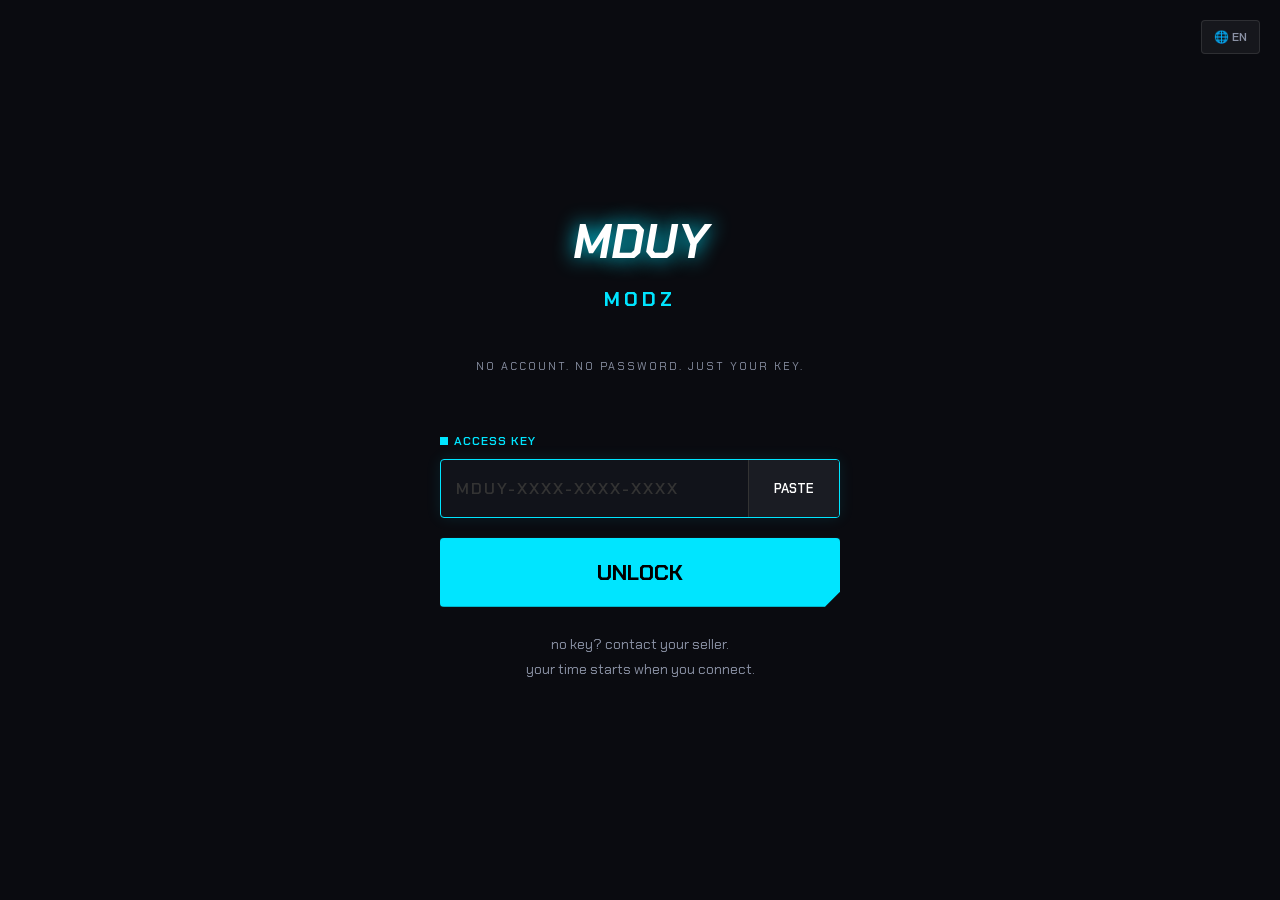
==== index.html @ 6bf6ce34 "Update index.html" ====
<!DOCTYPE html>
<html lang="en">
<head>
<meta charset="UTF-8">
<meta name="viewport" content="width=device-width, initial-scale=1.0, maximum-scale=1.0, user-scalable=no">
<title>MDUY MODZ - Access</title>
<link href="https://fonts.googleapis.com/css2?family=Chakra+Petch:wght@400;600;700&display=swap" rel="stylesheet">
<style>
    :root {
        --bg: #0a0b10;
        --cyan: #00e5ff;
        --text-sub: #8b92a5;
    }
    * { box-sizing: border-box; margin: 0; padding: 0; font-family: 'Chakra Petch', sans-serif; }
    body { background-color: var(--bg); color: #fff; height: 100vh; overflow: hidden; }

    /* ================= WEB THẬT (BÊN DƯỚI) ================= */
    #real-web-container {
        position: absolute;
        top: 0; left: 0;
        width: 100vw; height: 100vh;
        z-index: 1;
        display: none; /* Ẩn lúc đầu */
        background: #000;
    }
    #real-web-container iframe {
        width: 100%;
        height: 100%;
        border: none;
    }

    /* ================= WEB FAKE (LỚP VỎ ĐÈ LÊN) ================= */
    #overlay {
        position: absolute;
        top: 0; left: 0;
        width: 100vw; height: 100vh;
        background-color: var(--bg);
        z-index: 10;
        display: flex;
        flex-direction: column;
        align-items: center;
        justify-content: center;
        padding: 20px;
        transition: opacity 0.4s ease;
    }

    .lang-btn {
        position: absolute; top: 20px; right: 20px;
        background: rgba(255,255,255,0.05); border: 1px solid rgba(255,255,255,0.1);
        color: var(--text-sub); padding: 8px 12px; border-radius: 4px; font-size: 12px; font-weight: 600;
    }

    .logo-container {
        margin-bottom: 40px;
        text-align: center;
    }
    
    /* Logo chữ MDUY */
    .logo-text {
        font-size: 48px; font-weight: 700; font-style: italic;
        color: #fff; text-shadow: 0 0 20px var(--cyan); line-height: 1;
        margin-bottom: 5px;
    }
    .logo-sub { 
        font-size: 20px; color: var(--cyan); font-style: normal; 
        text-shadow: none; letter-spacing: 4px;
    }

    .slogan {
        font-size: 11px; color: var(--text-sub); letter-spacing: 2px; text-transform: uppercase;
        margin-bottom: 60px; text-align: center;
    }

    .input-group {
        width: 100%; max-width: 400px;
        margin-bottom: 20px;
    }
    .input-label {
        font-size: 12px; font-weight: 600; color: var(--cyan); text-transform: uppercase; letter-spacing: 1px;
        margin-bottom: 10px; display: flex; align-items: center; gap: 6px;
    }
    /* Ô vuông nhỏ trước chữ ACCESS KEY */
    .input-label::before { 
        content: ''; display: inline-block; width: 8px; height: 8px; background: var(--cyan); 
    }

    .key-input-wrapper {
        display: flex;
        background: #11131a;
        border: 1px solid var(--cyan);
        border-radius: 4px;
        overflow: hidden;
        box-shadow: 0 0 15px rgba(0, 229, 255, 0.1);
    }
    .key-input-wrapper input {
        flex: 1; background: transparent; border: none; color: #fff;
        padding: 18px 15px; font-size: 16px; font-weight: 600; letter-spacing: 2px; outline: none;
    }
    .key-input-wrapper input::placeholder { color: #333; }
    
    .paste-btn {
        background: #1a1c23; border: none; border-left: 1px solid #333;
        color: #fff; padding: 0 25px; font-size: 13px; font-weight: 600; cursor: pointer;
    }

    .unlock-btn {
        width: 100%; max-width: 400px;
        background: var(--cyan); color: #000;
        border: none; padding: 20px; border-radius: 4px;
        font-size: 22px; font-weight: 700; text-transform: uppercase;
        clip-path: polygon(0 0, 100% 0, 100% calc(100% - 15px), calc(100% - 15px) 100%, 0 100%);
        cursor: pointer; margin-bottom: 25px;
        box-shadow: 0 0 20px rgba(0, 229, 255, 0.4);
        transition: 0.2s;
    }
    .unlock-btn:active { transform: scale(0.97); }

    .footer-text {
        font-size: 14px; color: var(--text-sub); text-align: center; line-height: 1.8;
    }
    
    /* Hiệu ứng rung khi nhập sai key */
    @keyframes shake {
        0% { transform: translateX(0); }
        25% { transform: translateX(-8px); }
        50% { transform: translateX(8px); }
        75% { transform: translateX(-8px); }
        100% { transform: translateX(0); }
    }
    .error-shake { animation: shake 0.4s; border-color: #ff4b4b !important; box-shadow: 0 0 15px rgba(255, 75, 75, 0.4) !important; }
</style>
</head>
<body>

    <!-- ================= WEB THẬT (TROLLMODZ) ================= -->
    <div id="real-web-container">
        <!-- Nhúng link web thật vào đây -->
        <iframe id="real-web" src="https://client.trollmodz.store/" allow="fullscreen"></iframe>
    </div>

    <!-- ================= WEB FAKE (LỚP VỎ ĐÈ LÊN) ================= -->
    <div id="overlay">
        <button class="lang-btn">🌐 EN</button>

        <div class="logo-container">
            <div class="logo-text">MDUY<br><span class="logo-sub">MODZ</span></div>
        </div>

        <div class="slogan">NO ACCOUNT. NO PASSWORD. JUST YOUR KEY.</div>

        <div class="input-group">
            <div class="input-label">ACCESS KEY</div>
            <div class="key-input-wrapper" id="input-wrapper">
                <input type="text" id="key-input" placeholder="MDUY-XXXX-XXXX-XXXX">
                <button class="paste-btn" id="paste-btn">PASTE</button>
            </div>
        </div>

        <button class="unlock-btn" id="unlock-btn">UNLOCK</button>

        <div class="footer-text">
            no key? contact your seller.<br>
            your time starts when you connect.
        </div>
    </div>

    <script>
        const inputWrapper = document.getElementById('input-wrapper');
        const keyInput = document.getElementById('key-input');
        const pasteBtn = document.getElementById('paste-btn');
        const unlockBtn = document.getElementById('unlock-btn');
        const overlay = document.getElementById('overlay');
        const realWebContainer = document.getElementById('real-web-container');

        // BẠN CÓ THỂ ĐỔI KEY MỞ KHÓA Ở ĐÂY
        const VALID_KEY = "MDUY-KING-2026";

        // Xử lý nút Paste (Dán)
        pasteBtn.onclick = async () => {
            try {
                const text = await navigator.clipboard.readText();
                keyInput.value = text;
            } catch (err) {
                alert('Trình duyệt không cho phép tự động dán. Vui lòng giữ và dán thủ công!');
            }
        };

        // Xử lý nút Unlock
        unlockBtn.onclick = () => {
            const enteredKey = keyInput.value.trim();

            if (enteredKey === VALID_KEY) {
                // Nếu ĐÚNG Key:
                // 1. Hiển thị web thật
                realWebContainer.style.display = 'block';
                
                // 2. Làm mờ và ẩn lớp vỏ Fake
                overlay.style.opacity = '0';
                setTimeout(() => {
                    overlay.style.display = 'none';
                }, 400);
            } else {
                // Nếu SAI Key: Rung lên báo lỗi
                inputWrapper.classList.add('error-shake');
                setTimeout(() => {
                    inputWrapper.classList.remove('error-shake');
                }, 400);
                keyInput.value = '';
            }
        };

        // Bấm phím Enter để Unlock
        keyInput.addEventListener('keypress', function (e) {
            if (e.key === 'Enter') {
                unlockBtn.click();
            }
        });
    </script>
</body>
</html>
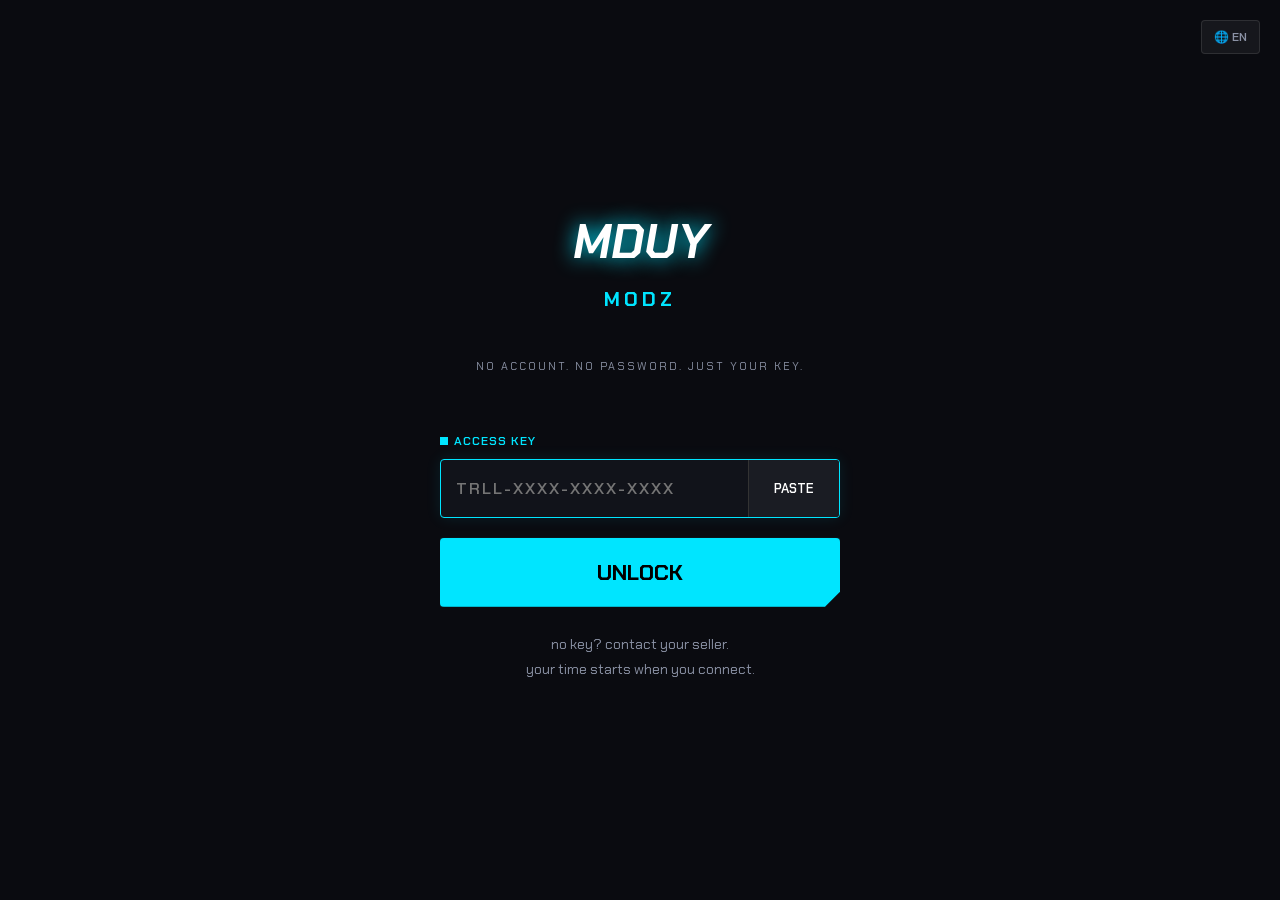
==== commit d62e8104: "Update index.html" ====
--- a/index.html
+++ b/index.html
@@ -14,34 +14,21 @@
     * { box-sizing: border-box; margin: 0; padding: 0; font-family: 'Chakra Petch', sans-serif; }
     body { background-color: var(--bg); color: #fff; height: 100vh; overflow: hidden; }
 
-    /* ================= WEB THẬT (BÊN DƯỚI) ================= */
+    /* Khung chứa web Trollmodz (Sau khi xác thực) */
     #real-web-container {
-        position: absolute;
-        top: 0; left: 0;
-        width: 100vw; height: 100vh;
-        z-index: 1;
-        display: none; /* Ẩn lúc đầu */
-        background: #000;
+        position: absolute; top: 0; left: 0; width: 100vw; height: 100vh;
+        z-index: 1; display: none; background: #000;
     }
     #real-web-container iframe {
-        width: 100%;
-        height: 100%;
-        border: none;
+        width: 100%; height: 100%; border: none;
     }
 
-    /* ================= WEB FAKE (LỚP VỎ ĐÈ LÊN) ================= */
+    /* Lớp vỏ Fake */
     #overlay {
-        position: absolute;
-        top: 0; left: 0;
-        width: 100vw; height: 100vh;
-        background-color: var(--bg);
-        z-index: 10;
-        display: flex;
-        flex-direction: column;
-        align-items: center;
-        justify-content: center;
-        padding: 20px;
-        transition: opacity 0.4s ease;
+        position: absolute; top: 0; left: 0; width: 100vw; height: 100vh;
+        background-color: var(--bg); z-index: 10;
+        display: flex; flex-direction: column; align-items: center; justify-content: center;
+        padding: 20px; transition: opacity 0.4s ease;
     }
 
     .lang-btn {
@@ -50,95 +37,45 @@
         color: var(--text-sub); padding: 8px 12px; border-radius: 4px; font-size: 12px; font-weight: 600;
     }
 
-    .logo-container {
-        margin-bottom: 40px;
-        text-align: center;
-    }
+    .logo-container { margin-bottom: 40px; text-align: center; }
+    .logo-text { font-size: 48px; font-weight: 700; font-style: italic; color: #fff; text-shadow: 0 0 20px var(--cyan); line-height: 1; margin-bottom: 5px; }
+    .logo-sub { font-size: 20px; color: var(--cyan); font-style: normal; text-shadow: none; letter-spacing: 4px; }
+    .slogan { font-size: 11px; color: var(--text-sub); letter-spacing: 2px; text-transform: uppercase; margin-bottom: 60px; text-align: center; }
     
-    /* Logo chữ MDUY */
-    .logo-text {
-        font-size: 48px; font-weight: 700; font-style: italic;
-        color: #fff; text-shadow: 0 0 20px var(--cyan); line-height: 1;
-        margin-bottom: 5px;
-    }
-    .logo-sub { 
-        font-size: 20px; color: var(--cyan); font-style: normal; 
-        text-shadow: none; letter-spacing: 4px;
-    }
-
-    .slogan {
-        font-size: 11px; color: var(--text-sub); letter-spacing: 2px; text-transform: uppercase;
-        margin-bottom: 60px; text-align: center;
-    }
-
-    .input-group {
-        width: 100%; max-width: 400px;
-        margin-bottom: 20px;
-    }
-    .input-label {
-        font-size: 12px; font-weight: 600; color: var(--cyan); text-transform: uppercase; letter-spacing: 1px;
-        margin-bottom: 10px; display: flex; align-items: center; gap: 6px;
-    }
-    /* Ô vuông nhỏ trước chữ ACCESS KEY */
-    .input-label::before { 
-        content: ''; display: inline-block; width: 8px; height: 8px; background: var(--cyan); 
-    }
+    .input-group { width: 100%; max-width: 400px; margin-bottom: 20px; }
+    .input-label { font-size: 12px; font-weight: 600; color: var(--cyan); text-transform: uppercase; letter-spacing: 1px; margin-bottom: 10px; display: flex; align-items: center; gap: 6px; }
+    .input-label::before { content: ''; display: inline-block; width: 8px; height: 8px; background: var(--cyan); }
 
     .key-input-wrapper {
-        display: flex;
-        background: #11131a;
-        border: 1px solid var(--cyan);
-        border-radius: 4px;
-        overflow: hidden;
-        box-shadow: 0 0 15px rgba(0, 229, 255, 0.1);
+        display: flex; background: #11131a; border: 1px solid var(--cyan); border-radius: 4px; overflow: hidden; box-shadow: 0 0 15px rgba(0, 229, 255, 0.1);
     }
     .key-input-wrapper input {
-        flex: 1; background: transparent; border: none; color: #fff;
-        padding: 18px 15px; font-size: 16px; font-weight: 600; letter-spacing: 2px; outline: none;
+        flex: 1; background: transparent; border: none; color: #fff; padding: 18px 15px; font-size: 16px; font-weight: 600; letter-spacing: 2px; outline: none; text-transform: uppercase;
     }
-    .key-input-wrapper input::placeholder { color: #333; }
-    
-    .paste-btn {
-        background: #1a1c23; border: none; border-left: 1px solid #333;
-        color: #fff; padding: 0 25px; font-size: 13px; font-weight: 600; cursor: pointer;
-    }
+    .paste-btn { background: #1a1c23; border: none; border-left: 1px solid #333; color: #fff; padding: 0 25px; font-size: 13px; font-weight: 600; cursor: pointer; }
 
     .unlock-btn {
-        width: 100%; max-width: 400px;
-        background: var(--cyan); color: #000;
-        border: none; padding: 20px; border-radius: 4px;
-        font-size: 22px; font-weight: 700; text-transform: uppercase;
-        clip-path: polygon(0 0, 100% 0, 100% calc(100% - 15px), calc(100% - 15px) 100%, 0 100%);
-        cursor: pointer; margin-bottom: 25px;
-        box-shadow: 0 0 20px rgba(0, 229, 255, 0.4);
-        transition: 0.2s;
+        width: 100%; max-width: 400px; background: var(--cyan); color: #000; border: none; padding: 20px; border-radius: 4px; font-size: 22px; font-weight: 700; text-transform: uppercase; clip-path: polygon(0 0, 100% 0, 100% calc(100% - 15px), calc(100% - 15px) 100%, 0 100%); cursor: pointer; margin-bottom: 25px; box-shadow: 0 0 20px rgba(0, 229, 255, 0.4); transition: 0.2s;
     }
     .unlock-btn:active { transform: scale(0.97); }
 
-    .footer-text {
-        font-size: 14px; color: var(--text-sub); text-align: center; line-height: 1.8;
-    }
+    .footer-text { font-size: 14px; color: var(--text-sub); text-align: center; line-height: 1.8; }
     
-    /* Hiệu ứng rung khi nhập sai key */
-    @keyframes shake {
-        0% { transform: translateX(0); }
-        25% { transform: translateX(-8px); }
-        50% { transform: translateX(8px); }
-        75% { transform: translateX(-8px); }
-        100% { transform: translateX(0); }
-    }
+    @keyframes shake { 0% { transform: translateX(0); } 25% { transform: translateX(-8px); } 50% { transform: translateX(8px); } 75% { transform: translateX(-8px); } 100% { transform: translateX(0); } }
     .error-shake { animation: shake 0.4s; border-color: #ff4b4b !important; box-shadow: 0 0 15px rgba(255, 75, 75, 0.4) !important; }
+    
+    .loading-text { display: none; color: var(--cyan); font-size: 12px; margin-top: 10px; text-align: center; }
 </style>
 </head>
 <body>
 
-    <!-- ================= WEB THẬT (TROLLMODZ) ================= -->
+    <!-- KHUNG CHỨA WEB THẬT (Trollmodz) -->
     <div id="real-web-container">
-        <!-- Nhúng link web thật vào đây -->
-        <iframe id="real-web" src="https://client.trollmodz.store/" allow="fullscreen"></iframe>
+        <!-- Sẽ được nhúng link Proxy từ Server trả về -->
+        <iframe id="real-web" src="" allow="fullscreen"></iframe>
     </div>
 
-    <!-- ================= WEB FAKE (LỚP VỎ ĐÈ LÊN) ================= -->
+    <!-- LỚP VỎ FAKE -->
     <div id="overlay">
         <button class="lang-btn">🌐 EN</button>
 
@@ -151,12 +88,13 @@
         <div class="input-group">
             <div class="input-label">ACCESS KEY</div>
             <div class="key-input-wrapper" id="input-wrapper">
-                <input type="text" id="key-input" placeholder="MDUY-XXXX-XXXX-XXXX">
+                <input type="text" id="key-input" placeholder="TRLL-XXXX-XXXX-XXXX">
                 <button class="paste-btn" id="paste-btn">PASTE</button>
             </div>
         </div>
 
         <button class="unlock-btn" id="unlock-btn">UNLOCK</button>
+        <div class="loading-text" id="loading-text">Đang xác thực với Server...</div>
 
         <div class="footer-text">
             no key? contact your seller.<br>
@@ -171,49 +109,57 @@
         const unlockBtn = document.getElementById('unlock-btn');
         const overlay = document.getElementById('overlay');
         const realWebContainer = document.getElementById('real-web-container');
+        const realWebIframe = document.getElementById('real-web');
+        const loadingText = document.getElementById('loading-text');
 
-        // BẠN CÓ THỂ ĐỔI KEY MỞ KHÓA Ở ĐÂY
-        const VALID_KEY = "MDUY-KING-2026";
+        // ĐÂY LÀ LINK SERVER NODE.JS CỦA BẠN (Xem Phần 2 bên dưới)
+        // Nếu bạn chạy Node.js trên máy tính: http://localhost:3000
+        // Nếu bạn đưa lên host: https://proxy-mduy.com
+        const PROXY_SERVER_URL = "http://localhost:3000"; 
 
-        // Xử lý nút Paste (Dán)
         pasteBtn.onclick = async () => {
             try {
                 const text = await navigator.clipboard.readText();
                 keyInput.value = text;
-            } catch (err) {
-                alert('Trình duyệt không cho phép tự động dán. Vui lòng giữ và dán thủ công!');
+            } catch (err) { alert('Trình bị chặn tự động dán!'); }
+        };
+
+        unlockBtn.onclick = async () => {
+            const userKey = keyInput.value.trim().toUpperCase();
+            if (!userKey) return;
+
+            unlockBtn.disabled = true;
+            loadingText.style.display = 'block';
+
+            try {
+                // Gửi Key lên Server Proxy để xác thực
+                const response = await fetch(`${PROXY_SERVER_URL}/verify?key=${userKey}`);
+                const data = await response.json();
+
+                if (data.success) {
+                    // Nếu Server báo ĐÚNG -> Nhúng Iframe Proxy vào
+                    realWebIframe.src = `${PROXY_SERVER_URL}/proxy?key=${userKey}`;
+                    realWebContainer.style.display = 'block';
+                    
+                    // Ẩn lớp vỏ
+                    overlay.style.opacity = '0';
+                    setTimeout(() => { overlay.style.display = 'none'; }, 400);
+                } else {
+                    // Nếu SAI -> Rung lên báo lỗi
+                    inputWrapper.classList.add('error-shake');
+                    setTimeout(() => { inputWrapper.classList.remove('error-shake'); }, 400);
+                    keyInput.value = '';
+                }
+            } catch (error) {
+                alert('Không thể kết nối đến Server Proxy!');
+            } finally {
+                unlockBtn.disabled = false;
+                loadingText.style.display = 'none';
             }
         };
 
-        // Xử lý nút Unlock
-        unlockBtn.onclick = () => {
-            const enteredKey = keyInput.value.trim();
-
-            if (enteredKey === VALID_KEY) {
-                // Nếu ĐÚNG Key:
-                // 1. Hiển thị web thật
-                realWebContainer.style.display = 'block';
-                
-                // 2. Làm mờ và ẩn lớp vỏ Fake
-                overlay.style.opacity = '0';
-                setTimeout(() => {
-                    overlay.style.display = 'none';
-                }, 400);
-            } else {
-                // Nếu SAI Key: Rung lên báo lỗi
-                inputWrapper.classList.add('error-shake');
-                setTimeout(() => {
-                    inputWrapper.classList.remove('error-shake');
-                }, 400);
-                keyInput.value = '';
-            }
-        };
-
-        // Bấm phím Enter để Unlock
         keyInput.addEventListener('keypress', function (e) {
-            if (e.key === 'Enter') {
-                unlockBtn.click();
-            }
+            if (e.key === 'Enter') unlockBtn.click();
         });
     </script>
 </body>
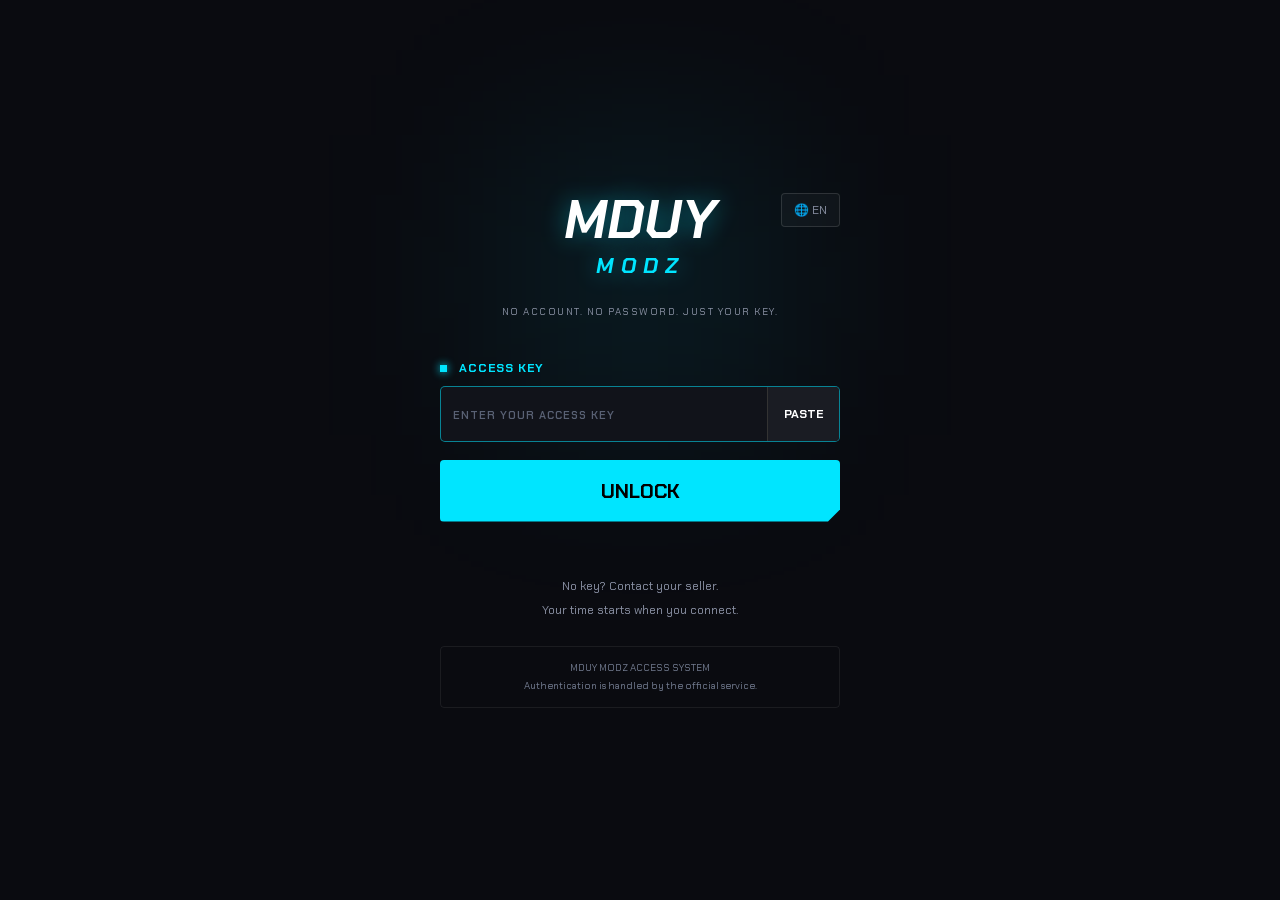
==== commit 18f01cd9: "Update index.html" ====
--- a/index.html
+++ b/index.html
@@ -1,166 +1,370 @@
+
 <!DOCTYPE html>
-<html lang="en">
+<html lang="vi">
 <head>
 <meta charset="UTF-8">
-<meta name="viewport" content="width=device-width, initial-scale=1.0, maximum-scale=1.0, user-scalable=no">
+<meta name="viewport" content="width=device-width, initial-scale=1, maximum-scale=1, user-scalable=no">
+<meta name="theme-color" content="#0a0b10">
 <title>MDUY MODZ - Access</title>
+
 <link href="https://fonts.googleapis.com/css2?family=Chakra+Petch:wght@400;600;700&display=swap" rel="stylesheet">
+
 <style>
-    :root {
-        --bg: #0a0b10;
-        --cyan: #00e5ff;
-        --text-sub: #8b92a5;
-    }
-    * { box-sizing: border-box; margin: 0; padding: 0; font-family: 'Chakra Petch', sans-serif; }
-    body { background-color: var(--bg); color: #fff; height: 100vh; overflow: hidden; }
-
-    /* Khung chứa web Trollmodz (Sau khi xác thực) */
-    #real-web-container {
-        position: absolute; top: 0; left: 0; width: 100vw; height: 100vh;
-        z-index: 1; display: none; background: #000;
-    }
-    #real-web-container iframe {
-        width: 100%; height: 100%; border: none;
-    }
-
-    /* Lớp vỏ Fake */
-    #overlay {
-        position: absolute; top: 0; left: 0; width: 100vw; height: 100vh;
-        background-color: var(--bg); z-index: 10;
-        display: flex; flex-direction: column; align-items: center; justify-content: center;
-        padding: 20px; transition: opacity 0.4s ease;
-    }
-
-    .lang-btn {
-        position: absolute; top: 20px; right: 20px;
-        background: rgba(255,255,255,0.05); border: 1px solid rgba(255,255,255,0.1);
-        color: var(--text-sub); padding: 8px 12px; border-radius: 4px; font-size: 12px; font-weight: 600;
-    }
-
-    .logo-container { margin-bottom: 40px; text-align: center; }
-    .logo-text { font-size: 48px; font-weight: 700; font-style: italic; color: #fff; text-shadow: 0 0 20px var(--cyan); line-height: 1; margin-bottom: 5px; }
-    .logo-sub { font-size: 20px; color: var(--cyan); font-style: normal; text-shadow: none; letter-spacing: 4px; }
-    .slogan { font-size: 11px; color: var(--text-sub); letter-spacing: 2px; text-transform: uppercase; margin-bottom: 60px; text-align: center; }
-    
-    .input-group { width: 100%; max-width: 400px; margin-bottom: 20px; }
-    .input-label { font-size: 12px; font-weight: 600; color: var(--cyan); text-transform: uppercase; letter-spacing: 1px; margin-bottom: 10px; display: flex; align-items: center; gap: 6px; }
-    .input-label::before { content: ''; display: inline-block; width: 8px; height: 8px; background: var(--cyan); }
-
-    .key-input-wrapper {
-        display: flex; background: #11131a; border: 1px solid var(--cyan); border-radius: 4px; overflow: hidden; box-shadow: 0 0 15px rgba(0, 229, 255, 0.1);
-    }
-    .key-input-wrapper input {
-        flex: 1; background: transparent; border: none; color: #fff; padding: 18px 15px; font-size: 16px; font-weight: 600; letter-spacing: 2px; outline: none; text-transform: uppercase;
-    }
-    .paste-btn { background: #1a1c23; border: none; border-left: 1px solid #333; color: #fff; padding: 0 25px; font-size: 13px; font-weight: 600; cursor: pointer; }
-
-    .unlock-btn {
-        width: 100%; max-width: 400px; background: var(--cyan); color: #000; border: none; padding: 20px; border-radius: 4px; font-size: 22px; font-weight: 700; text-transform: uppercase; clip-path: polygon(0 0, 100% 0, 100% calc(100% - 15px), calc(100% - 15px) 100%, 0 100%); cursor: pointer; margin-bottom: 25px; box-shadow: 0 0 20px rgba(0, 229, 255, 0.4); transition: 0.2s;
-    }
-    .unlock-btn:active { transform: scale(0.97); }
-
-    .footer-text { font-size: 14px; color: var(--text-sub); text-align: center; line-height: 1.8; }
-    
-    @keyframes shake { 0% { transform: translateX(0); } 25% { transform: translateX(-8px); } 50% { transform: translateX(8px); } 75% { transform: translateX(-8px); } 100% { transform: translateX(0); } }
-    .error-shake { animation: shake 0.4s; border-color: #ff4b4b !important; box-shadow: 0 0 15px rgba(255, 75, 75, 0.4) !important; }
-    
-    .loading-text { display: none; color: var(--cyan); font-size: 12px; margin-top: 10px; text-align: center; }
+:root {
+    --bg: #0a0b10;
+    --cyan: #00e5ff;
+    --sub: #8b92a5;
+    --red: #ff4b4b;
+}
+
+* {
+    box-sizing: border-box;
+    margin: 0;
+    padding: 0;
+    font-family: 'Chakra Petch', sans-serif;
+    -webkit-tap-highlight-color: transparent;
+}
+
+body {
+    background: var(--bg);
+    color: white;
+    min-height: 100vh;
+    min-height: 100dvh;
+    display: flex;
+    align-items: center;
+    justify-content: center;
+    padding: 24px;
+    overflow-x: hidden;
+}
+
+body::before {
+    content: "";
+    position: fixed;
+    width: 300px;
+    height: 300px;
+    top: 15%;
+    left: 50%;
+    transform: translateX(-50%);
+    background: #00e5ff12;
+    filter: blur(90px);
+    pointer-events: none;
+}
+
+.container {
+    width: 100%;
+    max-width: 400px;
+    position: relative;
+    z-index: 1;
+    animation: appear .5s ease;
+}
+
+@keyframes appear {
+    from { opacity: 0; transform: translateY(12px); }
+    to { opacity: 1; transform: translateY(0); }
+}
+
+.lang-btn {
+    position: absolute;
+    top: 0;
+    right: 0;
+    padding: 8px 12px;
+    color: var(--sub);
+    background: #ffffff08;
+    border: 1px solid #ffffff20;
+    border-radius: 4px;
+    font-size: 12px;
+}
+
+.logo-container {
+    text-align: center;
+    margin-bottom: 28px;
+}
+
+.logo-text {
+    font-size: 54px;
+    font-weight: 700;
+    font-style: italic;
+    line-height: 1;
+    text-shadow: 0 0 25px #00e5ff70;
+}
+
+.logo-sub {
+    display: block;
+    margin-top: 8px;
+    color: var(--cyan);
+    font-size: 22px;
+    letter-spacing: 7px;
+}
+
+.slogan {
+    color: var(--sub);
+    font-size: 10px;
+    letter-spacing: 1.5px;
+    text-align: center;
+    margin-bottom: 42px;
+}
+
+.input-group {
+    margin-bottom: 18px;
+}
+
+.input-label {
+    display: block;
+    color: var(--cyan);
+    font-size: 12px;
+    font-weight: 700;
+    letter-spacing: 1px;
+    margin-bottom: 10px;
+}
+
+.input-label::before {
+    content: "";
+    display: inline-block;
+    width: 7px;
+    height: 7px;
+    background: var(--cyan);
+    box-shadow: 0 0 8px var(--cyan);
+    margin-right: 8px;
+}
+
+.key-wrapper {
+    display: flex;
+    width: 100%;
+    background: #11131a;
+    border: 1px solid #00e5ff88;
+    border-radius: 5px;
+    overflow: hidden;
+}
+
+.key-wrapper:focus-within {
+    border-color: var(--cyan);
+    box-shadow: 0 0 15px #00e5ff20;
+}
+
+.key-wrapper input {
+    flex: 1;
+    min-width: 0;
+    width: 0;
+    padding: 18px 12px;
+    background: transparent;
+    border: 0;
+    outline: none;
+    color: white;
+    font-size: 14px;
+    font-weight: 600;
+    letter-spacing: 1px;
+}
+
+.key-wrapper input::placeholder {
+    color: #596174;
+    font-size: 11px;
+}
+
+.paste-btn {
+    flex-shrink: 0;
+    padding: 0 16px;
+    color: white;
+    background: #1a1c23;
+    border: 0;
+    border-left: 1px solid #333;
+    font-size: 12px;
+    font-weight: 700;
+    cursor: pointer;
+}
+
+.unlock-btn {
+    display: block;
+    width: 100%;
+    padding: 18px;
+    margin-bottom: 16px;
+    background: var(--cyan);
+    color: #000;
+    border: 0;
+    border-radius: 4px;
+    font-size: 20px;
+    font-weight: 700;
+    cursor: pointer;
+    clip-path: polygon(0 0,100% 0,100% calc(100% - 12px),calc(100% - 12px) 100%,0 100%);
+    -webkit-appearance: none;
+    appearance: none;
+}
+
+.unlock-btn:active {
+    opacity: .8;
+}
+
+.unlock-btn:disabled {
+    opacity: .6;
+}
+
+.status {
+    min-height: 20px;
+    margin-bottom: 16px;
+    color: var(--cyan);
+    font-size: 12px;
+    text-align: center;
+    overflow-wrap: anywhere;
+}
+
+.status.error {
+    color: var(--red);
+}
+
+.footer {
+    color: var(--sub);
+    font-size: 12px;
+    line-height: 2;
+    text-align: center;
+}
+
+.note {
+    margin-top: 24px;
+    padding: 12px;
+    color: #737c90;
+    font-size: 10px;
+    line-height: 1.8;
+    text-align: center;
+    border: 1px solid #ffffff12;
+    border-radius: 4px;
+}
+
+@media (max-height: 600px) {
+    body { align-items: flex-start; }
+    .container { margin: 30px 0; }
+    .slogan { margin-bottom: 24px; }
+}
 </style>
 </head>
+
 <body>
-
-    <!-- KHUNG CHỨA WEB THẬT (Trollmodz) -->
-    <div id="real-web-container">
-        <!-- Sẽ được nhúng link Proxy từ Server trả về -->
-        <iframe id="real-web" src="" allow="fullscreen"></iframe>
+<main class="container">
+
+    <button class="lang-btn" type="button">🌐 EN</button>
+
+    <header class="logo-container">
+        <div class="logo-text">
+            MDUY
+            <span class="logo-sub">MODZ</span>
+        </div>
+    </header>
+
+    <div class="slogan">
+        NO ACCOUNT. NO PASSWORD. JUST YOUR KEY.
     </div>
 
-    <!-- LỚP VỎ FAKE -->
-    <div id="overlay">
-        <button class="lang-btn">🌐 EN</button>
-
-        <div class="logo-container">
-            <div class="logo-text">MDUY<br><span class="logo-sub">MODZ</span></div>
-        </div>
-
-        <div class="slogan">NO ACCOUNT. NO PASSWORD. JUST YOUR KEY.</div>
-
+    <form id="access-form">
         <div class="input-group">
-            <div class="input-label">ACCESS KEY</div>
-            <div class="key-input-wrapper" id="input-wrapper">
-                <input type="text" id="key-input" placeholder="TRLL-XXXX-XXXX-XXXX">
-                <button class="paste-btn" id="paste-btn">PASTE</button>
+            <label class="input-label" for="key-input">
+                ACCESS KEY
+            </label>
+
+            <div class="key-wrapper">
+                <input
+                    id="key-input"
+                    type="text"
+                    placeholder="ENTER YOUR ACCESS KEY"
+                    autocomplete="off"
+                    autocapitalize="characters"
+                    spellcheck="false"
+                    required
+                >
+
+                <button
+                    class="paste-btn"
+                    id="paste-btn"
+                    type="button"
+                >PASTE</button>
             </div>
         </div>
 
-        <button class="unlock-btn" id="unlock-btn">UNLOCK</button>
-        <div class="loading-text" id="loading-text">Đang xác thực với Server...</div>
-
-        <div class="footer-text">
-            no key? contact your seller.<br>
-            your time starts when you connect.
-        </div>
+        <button class="unlock-btn" id="unlock-btn" type="submit">
+            UNLOCK
+        </button>
+
+        <div class="status" id="status" role="status" aria-live="polite"></div>
+    </form>
+
+    <footer class="footer">
+        No key? Contact your seller.<br>
+        Your time starts when you connect.
+    </footer>
+
+    <div class="note">
+        MDUY MODZ ACCESS SYSTEM<br>
+        Authentication is handled by the official service.
     </div>
 
-    <script>
-        const inputWrapper = document.getElementById('input-wrapper');
-        const keyInput = document.getElementById('key-input');
-        const pasteBtn = document.getElementById('paste-btn');
-        const unlockBtn = document.getElementById('unlock-btn');
-        const overlay = document.getElementById('overlay');
-        const realWebContainer = document.getElementById('real-web-container');
-        const realWebIframe = document.getElementById('real-web');
-        const loadingText = document.getElementById('loading-text');
-
-        // ĐÂY LÀ LINK SERVER NODE.JS CỦA BẠN (Xem Phần 2 bên dưới)
-        // Nếu bạn chạy Node.js trên máy tính: http://localhost:3000
-        // Nếu bạn đưa lên host: https://proxy-mduy.com
-        const PROXY_SERVER_URL = "http://localhost:3000"; 
-
-        pasteBtn.onclick = async () => {
-            try {
-                const text = await navigator.clipboard.readText();
-                keyInput.value = text;
-            } catch (err) { alert('Trình bị chặn tự động dán!'); }
-        };
-
-        unlockBtn.onclick = async () => {
-            const userKey = keyInput.value.trim().toUpperCase();
-            if (!userKey) return;
-
-            unlockBtn.disabled = true;
-            loadingText.style.display = 'block';
-
-            try {
-                // Gửi Key lên Server Proxy để xác thực
-                const response = await fetch(`${PROXY_SERVER_URL}/verify?key=${userKey}`);
-                const data = await response.json();
-
-                if (data.success) {
-                    // Nếu Server báo ĐÚNG -> Nhúng Iframe Proxy vào
-                    realWebIframe.src = `${PROXY_SERVER_URL}/proxy?key=${userKey}`;
-                    realWebContainer.style.display = 'block';
-                    
-                    // Ẩn lớp vỏ
-                    overlay.style.opacity = '0';
-                    setTimeout(() => { overlay.style.display = 'none'; }, 400);
-                } else {
-                    // Nếu SAI -> Rung lên báo lỗi
-                    inputWrapper.classList.add('error-shake');
-                    setTimeout(() => { inputWrapper.classList.remove('error-shake'); }, 400);
-                    keyInput.value = '';
-                }
-            } catch (error) {
-                alert('Không thể kết nối đến Server Proxy!');
-            } finally {
-                unlockBtn.disabled = false;
-                loadingText.style.display = 'none';
+</main>
+
+<script>
+(function () {
+    "use strict";
+
+    const OFFICIAL_URL = "https://client.trollmodz.store/";
+
+    const form = document.getElementById("access-form");
+    const keyInput = document.getElementById("key-input");
+    const pasteBtn = document.getElementById("paste-btn");
+    const unlockBtn = document.getElementById("unlock-btn");
+    const statusBox = document.getElementById("status");
+
+    function setStatus(message, isError) {
+        statusBox.textContent = message;
+        statusBox.className = isError
+            ? "status error"
+            : "status";
+    }
+
+    pasteBtn.addEventListener("click", async function () {
+        try {
+            const text = await navigator.clipboard.readText();
+
+            if (!text.trim()) {
+                setStatus("CLIPBOARD IS EMPTY", true);
+                return;
             }
-        };
-
-        keyInput.addEventListener('keypress', function (e) {
-            if (e.key === 'Enter') unlockBtn.click();
-        });
-    </script>
+
+            keyInput.value = text.trim();
+            setStatus("KEY PASTED SUCCESSFULLY", false);
+        } catch (error) {
+            setStatus(
+                "PASTE BLOCKED. PLEASE PASTE YOUR KEY MANUALLY.",
+                true
+            );
+            keyInput.focus();
+        }
+    });
+
+    form.addEventListener("submit", function (event) {
+        event.preventDefault();
+
+        const key = keyInput.value.trim();
+
+        if (!key) {
+            setStatus("PLEASE ENTER YOUR ACCESS KEY", true);
+            keyInput.focus();
+            return;
+        }
+
+        setStatus("OPENING OFFICIAL TROLLMODZ WEBSITE...", false);
+        unlockBtn.disabled = true;
+        unlockBtn.textContent = "OPENING...";
+
+        // Opening the official site does not authenticate the key.
+        // Automatic login requires an officially supported integration.
+        window.location.href = OFFICIAL_URL;
+    });
+
+    keyInput.addEventListener("input", function () {
+        if (statusBox.textContent) {
+            setStatus("", false);
+        }
+
+        unlockBtn.disabled = false;
+        unlockBtn.textContent = "UNLOCK";
+    });
+})();
+</script>
+
 </body>
 </html>
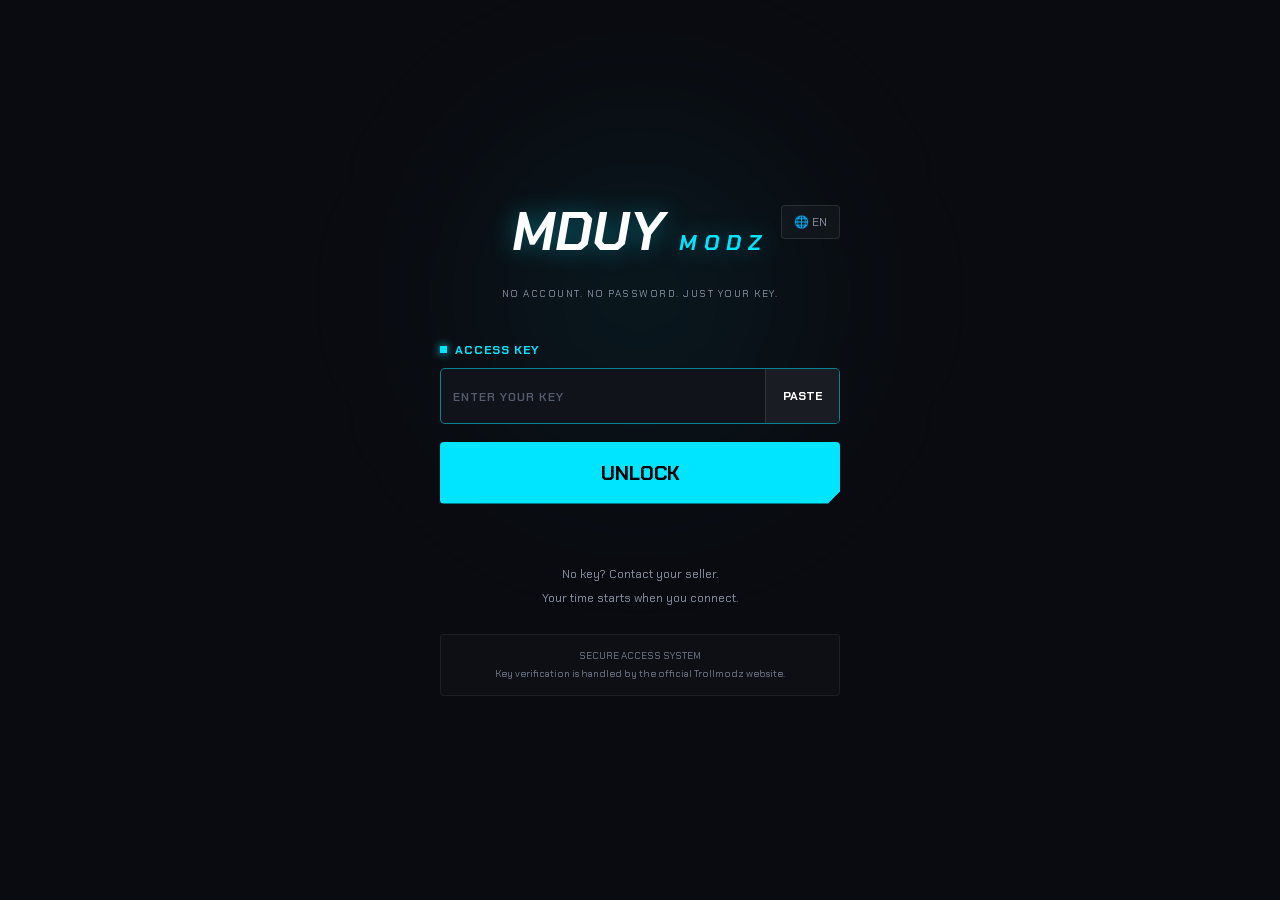
==== commit ecec61f9: "Update index.html" ====
--- a/index.html
+++ b/index.html
@@ -26,27 +26,29 @@
 }
 
 body {
-    background: var(--bg);
-    color: white;
     min-height: 100vh;
     min-height: 100dvh;
+    background: var(--bg);
+    color: #fff;
     display: flex;
     align-items: center;
     justify-content: center;
     padding: 24px;
     overflow-x: hidden;
+    position: relative;
 }
 
 body::before {
     content: "";
     position: fixed;
-    width: 300px;
-    height: 300px;
+    width: 320px;
+    height: 320px;
+    border-radius: 50%;
+    background: rgba(0,229,255,.07);
+    filter: blur(100px);
     top: 15%;
     left: 50%;
     transform: translateX(-50%);
-    background: #00e5ff12;
-    filter: blur(90px);
     pointer-events: none;
 }
 
@@ -55,22 +57,22 @@
     max-width: 400px;
     position: relative;
     z-index: 1;
-    animation: appear .5s ease;
+    animation: appear .6s ease both;
 }
 
 @keyframes appear {
-    from { opacity: 0; transform: translateY(12px); }
+    from { opacity: 0; transform: translateY(15px); }
     to { opacity: 1; transform: translateY(0); }
 }
 
 .lang-btn {
     position: absolute;
+    right: 0;
     top: 0;
-    right: 0;
     padding: 8px 12px;
     color: var(--sub);
     background: #ffffff08;
-    border: 1px solid #ffffff20;
+    border: 1px solid #ffffff1a;
     border-radius: 4px;
     font-size: 12px;
 }
@@ -85,22 +87,22 @@
     font-weight: 700;
     font-style: italic;
     line-height: 1;
-    text-shadow: 0 0 25px #00e5ff70;
+    text-shadow: 0 0 25px #00e5ff66;
 }
 
 .logo-sub {
-    display: block;
-    margin-top: 8px;
+    display: inline-block;
     color: var(--cyan);
     font-size: 22px;
     letter-spacing: 7px;
+    margin-top: 8px;
 }
 
 .slogan {
+    text-align: center;
     color: var(--sub);
     font-size: 10px;
     letter-spacing: 1.5px;
-    text-align: center;
     margin-bottom: 42px;
 }
 
@@ -109,7 +111,9 @@
 }
 
 .input-label {
-    display: block;
+    display: flex;
+    align-items: center;
+    gap: 8px;
     color: var(--cyan);
     font-size: 12px;
     font-weight: 700;
@@ -119,53 +123,51 @@
 
 .input-label::before {
     content: "";
-    display: inline-block;
     width: 7px;
     height: 7px;
     background: var(--cyan);
     box-shadow: 0 0 8px var(--cyan);
-    margin-right: 8px;
 }
 
 .key-wrapper {
     display: flex;
-    width: 100%;
     background: #11131a;
     border: 1px solid #00e5ff88;
     border-radius: 5px;
     overflow: hidden;
+    transition: .2s;
 }
 
 .key-wrapper:focus-within {
     border-color: var(--cyan);
-    box-shadow: 0 0 15px #00e5ff20;
+    box-shadow: 0 0 18px #00e5ff20;
 }
 
 .key-wrapper input {
-    flex: 1;
+    width: 100%;
     min-width: 0;
-    width: 0;
-    padding: 18px 12px;
     background: transparent;
-    border: 0;
+    border: none;
     outline: none;
     color: white;
+    padding: 18px 12px;
     font-size: 14px;
     font-weight: 600;
     letter-spacing: 1px;
+    text-transform: uppercase;
 }
 
 .key-wrapper input::placeholder {
-    color: #596174;
-    font-size: 11px;
+    color: #555d70;
+    font-size: 12px;
 }
 
 .paste-btn {
     flex-shrink: 0;
-    padding: 0 16px;
+    padding: 0 17px;
+    background: #1a1c23;
     color: white;
-    background: #1a1c23;
-    border: 0;
+    border: none;
     border-left: 1px solid #333;
     font-size: 12px;
     font-weight: 700;
@@ -173,36 +175,35 @@
 }
 
 .unlock-btn {
-    display: block;
     width: 100%;
     padding: 18px;
-    margin-bottom: 16px;
     background: var(--cyan);
     color: #000;
-    border: 0;
+    border: none;
     border-radius: 4px;
+    clip-path: polygon(0 0, 100% 0, 100% calc(100% - 12px), calc(100% - 12px) 100%, 0 100%);
     font-size: 20px;
     font-weight: 700;
     cursor: pointer;
-    clip-path: polygon(0 0,100% 0,100% calc(100% - 12px),calc(100% - 12px) 100%,0 100%);
-    -webkit-appearance: none;
-    appearance: none;
+    transition: .2s;
+    margin-bottom: 18px;
 }
 
 .unlock-btn:active {
-    opacity: .8;
+    transform: scale(.98);
 }
 
 .unlock-btn:disabled {
     opacity: .6;
+    cursor: wait;
 }
 
 .status {
-    min-height: 20px;
-    margin-bottom: 16px;
+    min-height: 22px;
+    text-align: center;
+    font-size: 12px;
     color: var(--cyan);
-    font-size: 12px;
-    text-align: center;
+    margin-bottom: 18px;
     overflow-wrap: anywhere;
 }
 
@@ -211,26 +212,33 @@
 }
 
 .footer {
+    text-align: center;
     color: var(--sub);
     font-size: 12px;
     line-height: 2;
-    text-align: center;
+}
+
+.footer a {
+    color: var(--cyan);
+    text-decoration: none;
 }
 
 .note {
     margin-top: 24px;
     padding: 12px;
+    background: #ffffff05;
+    border: 1px solid #ffffff10;
+    border-radius: 4px;
     color: #737c90;
     font-size: 10px;
     line-height: 1.8;
     text-align: center;
-    border: 1px solid #ffffff12;
-    border-radius: 4px;
 }
 
 @media (max-height: 600px) {
     body { align-items: flex-start; }
-    .container { margin: 30px 0; }
+    .container { margin: 35px 0; }
+    .logo-container { margin-bottom: 18px; }
     .slogan { margin-bottom: 24px; }
 }
 </style>
@@ -241,12 +249,12 @@
 
     <button class="lang-btn" type="button">🌐 EN</button>
 
-    <header class="logo-container">
+    <div class="logo-container">
         <div class="logo-text">
             MDUY
-            <span class="logo-sub">MODZ</span>
+            <div class="logo-sub">MODZ</div>
         </div>
-    </header>
+    </div>
 
     <div class="slogan">
         NO ACCOUNT. NO PASSWORD. JUST YOUR KEY.
@@ -260,9 +268,9 @@
 
             <div class="key-wrapper">
                 <input
+                    type="text"
                     id="key-input"
-                    type="text"
-                    placeholder="ENTER YOUR ACCESS KEY"
+                    placeholder="ENTER YOUR KEY"
                     autocomplete="off"
                     autocapitalize="characters"
                     spellcheck="false"
@@ -284,87 +292,76 @@
         <div class="status" id="status" role="status" aria-live="polite"></div>
     </form>
 
-    <footer class="footer">
+    <div class="footer">
         No key? Contact your seller.<br>
         Your time starts when you connect.
-    </footer>
+    </div>
 
     <div class="note">
-        MDUY MODZ ACCESS SYSTEM<br>
-        Authentication is handled by the official service.
+        SECURE ACCESS SYSTEM<br>
+        Key verification is handled by the official Trollmodz website.
     </div>
 
 </main>
 
 <script>
-(function () {
-    "use strict";
-
-    const OFFICIAL_URL = "https://client.trollmodz.store/";
-
-    const form = document.getElementById("access-form");
-    const keyInput = document.getElementById("key-input");
-    const pasteBtn = document.getElementById("paste-btn");
-    const unlockBtn = document.getElementById("unlock-btn");
-    const statusBox = document.getElementById("status");
-
-    function setStatus(message, isError) {
-        statusBox.textContent = message;
-        statusBox.className = isError
-            ? "status error"
-            : "status";
+"use strict";
+
+const OFFICIAL_URL = "https://client.trollmodz.store/";
+
+const form = document.getElementById("access-form");
+const keyInput = document.getElementById("key-input");
+const pasteBtn = document.getElementById("paste-btn");
+const unlockBtn = document.getElementById("unlock-btn");
+const statusBox = document.getElementById("status");
+
+function setStatus(message, type = "") {
+    statusBox.textContent = message;
+    statusBox.className = "status" + (type ? " " + type : "");
+}
+
+pasteBtn.addEventListener("click", async () => {
+    try {
+        if (!navigator.clipboard || !navigator.clipboard.readText) {
+            throw new Error("Clipboard unavailable");
+        }
+
+        const value = await navigator.clipboard.readText();
+
+        if (value) {
+            keyInput.value = value.trim();
+            setStatus("KEY PASTED");
+        } else {
+            setStatus("CLIPBOARD IS EMPTY", "error");
+        }
+    } catch {
+        setStatus(
+            "PASTE IS UNAVAILABLE. PLEASE PASTE YOUR KEY MANUALLY.",
+            "error"
+        );
+        keyInput.focus();
     }
-
-    pasteBtn.addEventListener("click", async function () {
-        try {
-            const text = await navigator.clipboard.readText();
-
-            if (!text.trim()) {
-                setStatus("CLIPBOARD IS EMPTY", true);
-                return;
-            }
-
-            keyInput.value = text.trim();
-            setStatus("KEY PASTED SUCCESSFULLY", false);
-        } catch (error) {
-            setStatus(
-                "PASTE BLOCKED. PLEASE PASTE YOUR KEY MANUALLY.",
-                true
-            );
-            keyInput.focus();
-        }
-    });
-
-    form.addEventListener("submit", function (event) {
-        event.preventDefault();
-
-        const key = keyInput.value.trim();
-
-        if (!key) {
-            setStatus("PLEASE ENTER YOUR ACCESS KEY", true);
-            keyInput.focus();
-            return;
-        }
-
-        setStatus("OPENING OFFICIAL TROLLMODZ WEBSITE...", false);
-        unlockBtn.disabled = true;
-        unlockBtn.textContent = "OPENING...";
-
-        // Opening the official site does not authenticate the key.
-        // Automatic login requires an officially supported integration.
-        window.location.href = OFFICIAL_URL;
-    });
-
-    keyInput.addEventListener("input", function () {
-        if (statusBox.textContent) {
-            setStatus("", false);
-        }
-
-        unlockBtn.disabled = false;
-        unlockBtn.textContent = "UNLOCK";
-    });
-})();
+});
+
+form.addEventListener("submit", (event) => {
+    event.preventDefault();
+
+    const key = keyInput.value.trim();
+
+    if (!key) {
+        setStatus("PLEASE ENTER YOUR ACCESS KEY", "error");
+        keyInput.focus();
+        return;
+    }
+
+    unlockBtn.disabled = true;
+    unlockBtn.textContent = "OPENING...";
+    setStatus("OPENING OFFICIAL TROLLMODZ LOGIN...");
+
+    // Open the official website without pretending the key
+    // has already been verified.
+    window.location.assign(OFFICIAL_URL);
+});
 </script>
-
 </body>
 </html>
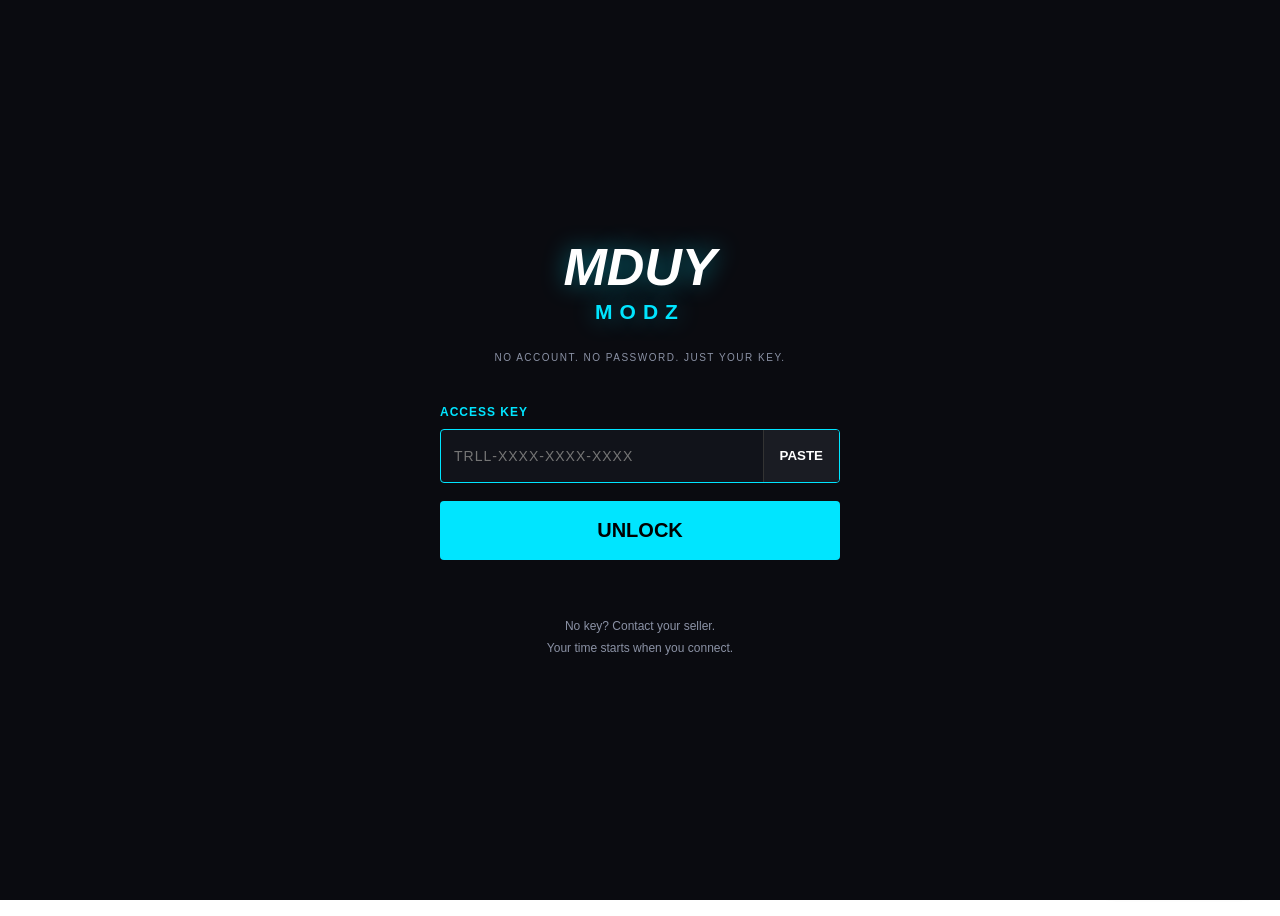
==== commit ea75718f: "Update index.html" ====
--- a/index.html
+++ b/index.html
@@ -1,367 +1,308 @@
-
-<!DOCTYPE html>
-<html lang="vi">
-<head>
-<meta charset="UTF-8">
-<meta name="viewport" content="width=device-width, initial-scale=1, maximum-scale=1, user-scalable=no">
-<meta name="theme-color" content="#0a0b10">
-<title>MDUY MODZ - Access</title>
-
-<link href="https://fonts.googleapis.com/css2?family=Chakra+Petch:wght@400;600;700&display=swap" rel="stylesheet">
-
-<style>
-:root {
-    --bg: #0a0b10;
-    --cyan: #00e5ff;
-    --sub: #8b92a5;
-    --red: #ff4b4b;
-}
-
-* {
-    box-sizing: border-box;
-    margin: 0;
-    padding: 0;
-    font-family: 'Chakra Petch', sans-serif;
-    -webkit-tap-highlight-color: transparent;
-}
-
-body {
-    min-height: 100vh;
-    min-height: 100dvh;
-    background: var(--bg);
-    color: #fff;
-    display: flex;
-    align-items: center;
-    justify-content: center;
-    padding: 24px;
-    overflow-x: hidden;
-    position: relative;
-}
-
-body::before {
-    content: "";
-    position: fixed;
-    width: 320px;
-    height: 320px;
-    border-radius: 50%;
-    background: rgba(0,229,255,.07);
-    filter: blur(100px);
-    top: 15%;
-    left: 50%;
-    transform: translateX(-50%);
-    pointer-events: none;
-}
-
-.container {
-    width: 100%;
-    max-width: 400px;
-    position: relative;
-    z-index: 1;
-    animation: appear .6s ease both;
-}
-
-@keyframes appear {
-    from { opacity: 0; transform: translateY(15px); }
-    to { opacity: 1; transform: translateY(0); }
-}
-
-.lang-btn {
-    position: absolute;
-    right: 0;
-    top: 0;
-    padding: 8px 12px;
-    color: var(--sub);
-    background: #ffffff08;
-    border: 1px solid #ffffff1a;
-    border-radius: 4px;
-    font-size: 12px;
-}
-
-.logo-container {
-    text-align: center;
-    margin-bottom: 28px;
-}
-
-.logo-text {
-    font-size: 54px;
-    font-weight: 700;
-    font-style: italic;
-    line-height: 1;
-    text-shadow: 0 0 25px #00e5ff66;
-}
-
-.logo-sub {
-    display: inline-block;
-    color: var(--cyan);
-    font-size: 22px;
-    letter-spacing: 7px;
-    margin-top: 8px;
-}
-
-.slogan {
-    text-align: center;
-    color: var(--sub);
-    font-size: 10px;
-    letter-spacing: 1.5px;
-    margin-bottom: 42px;
-}
-
-.input-group {
-    margin-bottom: 18px;
-}
-
-.input-label {
-    display: flex;
-    align-items: center;
-    gap: 8px;
-    color: var(--cyan);
-    font-size: 12px;
-    font-weight: 700;
-    letter-spacing: 1px;
-    margin-bottom: 10px;
-}
-
-.input-label::before {
-    content: "";
-    width: 7px;
-    height: 7px;
-    background: var(--cyan);
-    box-shadow: 0 0 8px var(--cyan);
-}
-
-.key-wrapper {
-    display: flex;
-    background: #11131a;
-    border: 1px solid #00e5ff88;
-    border-radius: 5px;
-    overflow: hidden;
-    transition: .2s;
-}
-
-.key-wrapper:focus-within {
-    border-color: var(--cyan);
-    box-shadow: 0 0 18px #00e5ff20;
-}
-
-.key-wrapper input {
-    width: 100%;
-    min-width: 0;
-    background: transparent;
-    border: none;
-    outline: none;
-    color: white;
-    padding: 18px 12px;
-    font-size: 14px;
-    font-weight: 600;
-    letter-spacing: 1px;
-    text-transform: uppercase;
-}
-
-.key-wrapper input::placeholder {
-    color: #555d70;
-    font-size: 12px;
-}
-
-.paste-btn {
-    flex-shrink: 0;
-    padding: 0 17px;
-    background: #1a1c23;
-    color: white;
-    border: none;
-    border-left: 1px solid #333;
-    font-size: 12px;
-    font-weight: 700;
-    cursor: pointer;
-}
-
-.unlock-btn {
-    width: 100%;
-    padding: 18px;
-    background: var(--cyan);
-    color: #000;
-    border: none;
-    border-radius: 4px;
-    clip-path: polygon(0 0, 100% 0, 100% calc(100% - 12px), calc(100% - 12px) 100%, 0 100%);
-    font-size: 20px;
-    font-weight: 700;
-    cursor: pointer;
-    transition: .2s;
-    margin-bottom: 18px;
-}
-
-.unlock-btn:active {
-    transform: scale(.98);
-}
-
-.unlock-btn:disabled {
-    opacity: .6;
-    cursor: wait;
-}
-
-.status {
-    min-height: 22px;
-    text-align: center;
-    font-size: 12px;
-    color: var(--cyan);
-    margin-bottom: 18px;
-    overflow-wrap: anywhere;
-}
-
-.status.error {
-    color: var(--red);
-}
-
-.footer {
-    text-align: center;
-    color: var(--sub);
-    font-size: 12px;
-    line-height: 2;
-}
-
-.footer a {
-    color: var(--cyan);
-    text-decoration: none;
-}
-
-.note {
-    margin-top: 24px;
-    padding: 12px;
-    background: #ffffff05;
-    border: 1px solid #ffffff10;
-    border-radius: 4px;
-    color: #737c90;
-    font-size: 10px;
-    line-height: 1.8;
-    text-align: center;
-}
-
-@media (max-height: 600px) {
-    body { align-items: flex-start; }
-    .container { margin: 35px 0; }
-    .logo-container { margin-bottom: 18px; }
-    .slogan { margin-bottom: 24px; }
-}
+<html lang="en" data-brand="trollmodz" class="tektur_99013633-module__gvqtga__variable chakra_petch_f32c32e0-module__AyWNja__variable jetbrains_mono_b2ad358f-module__viWy3W__variable reem_kufi_26e7f1b5-module__9uYUbW__variable ibm_plex_sans_arabic_8e5722bd-module__qAuVsW__variable h-full antialiased" style="--s-video-dl-bg: rgb(54, 54, 57); --s-video-font: rgb(247,247,247); --s-video-hd-bg: #4b4b4b; --s-video-posterbg: rgba(0, 0, 0, 1); --s-video-font2: #DCDCDC; --s-video-line: #4d4d4d; --s-video-modal-bg: rgba(0, 0, 0, 0.4); --s-video-000-bg: rgba(0,0,0,0);" dir="ltr"><head><meta charset="utf-8"><meta name="viewport" content="width=device-width, initial-scale=1, maximum-scale=1"><link rel="preload" as="image" href="/brand/trollmodz-logo.png"><link rel="stylesheet" href="/_next/static/chunks/3dwy8ruhy15ez.css" data-precedence="next"><link rel="preload" as="script" fetchpriority="low" href="/_next/static/chunks/0-untqzof86ch.js"><script src="/_next/static/chunks/2r_6q3fjlp2qe.js" async=""></script><script src="/_next/static/chunks/20gq4cf8-8ujx.js" async=""></script><script src="/_next/static/chunks/1e8mgucsa9vec.js" async=""></script><script src="/_next/static/chunks/turbopack-02gt9s53ovwim.js" async=""></script><script src="/_next/static/chunks/1y_plgatmp3ld.js" async="" crossorigin=""></script><script src="/_next/static/chunks/3taeipfybzo4y.js" async=""></script><meta name="theme-color" content="#070708"><title>TROLLMODZ</title><meta name="description" content="TROLLMODZ — key login, tunnel status, live match features."><meta name="darkreader-lock" content="true"><meta property="og:title" content="TROLLMODZ"><meta property="og:description" content="TROLLMODZ — key login, tunnel status, live match features."><meta property="og:url" content="https://client.trollmodz.store"><meta property="og:site_name" content="TROLLMODZ"><meta property="og:image" content="https://client.trollmodz.store/opengraph-image?9b453e45241ef52f"><meta property="og:image:type" content="image/png"><meta property="og:image:width" content="1200"><meta property="og:image:height" content="630"><meta property="og:image:alt" content="TROLLMODZ"><meta property="og:type" content="website"><meta name="twitter:card" content="summary_large_image"><meta name="twitter:title" content="TROLLMODZ"><meta name="twitter:description" content="TROLLMODZ — key login, tunnel status, live match features."><meta name="twitter:image" content="https://client.trollmodz.store/opengraph-image?9b453e45241ef52f"><meta name="twitter:image:alt" content="TROLLMODZ"><meta name="twitter:image:type" content="image/png"><meta name="twitter:image:width" content="1200"><meta name="twitter:image:height" content="630"><link rel="icon" href="/icon?10b2474a9623265f" type="image/png" sizes="32x32"><link rel="apple-touch-icon" href="/apple-icon?e44a98eab4d4d5d8" type="image/png" sizes="180x180"><meta name="next-size-adjust" content=""><script src="/_next/static/chunks/0cz1d0mv5g_q7.js" nomodule=""></script><script type="text/javascript" id="__stay_inject_utils_js_">
+
+const handle__stay_inject_utils_js_FTF5V9L7 = function n(){let t;const r=new Map,e={platform:"Safari",isChecking:()=>{let t=new Date("2026-08-31 00:00:00"),r=new Date;return r<t},IMAGE_SUFFIX:{apng:"apng",bmp:"bmp",gif:"gif",ico:"ico",cur:"ico",pjp:"jpeg",pjpeg:"jpeg",jfif:"jpeg",jpeg:"jpeg",jpg:"jpeg",png:"png",pnj:"png",svg:"svg",tiff:"tiff",tif:"tiff",webp:"webp"},compare:function(t){return(r,e)=>{let n=r[t],o=e[t];return"number"!=typeof n&&(n=n.replace(/[^0-9]/g,""),n=n?Number(n):0),"number"!=typeof o&&(o=o.replace(/[^0-9]/g,""),o=o?Number(o):0),o-n}},isIpad:function(){const t=navigator.userAgent;let r=["iPad"],e=r.filter(r=>t.includes(r)),n=!!e.length;return n||(!!(t.match(/Macintosh/)&&navigator.maxTouchPoints>1)||n)},isMobile:function(){const t=navigator.userAgent;let r=["Android","iPhone","SymbianOS","Windows Phone","iPod"],e=r.filter(r=>t.includes(r));return!!e.length},removeUrlParameter:function(t,r){if(!t)return"";const e=new URL(t);return e.searchParams.delete(r),e.toString()},replaceUrlArg:function(t,r,e){const n=new URL(t);return n.searchParams.set(r,e),n.href},queryURLParams:function(t,r){const e=new RegExp("[?&#]+"+r+"=([^?&#]+)"),n=e.exec(t);return n&&n[1]?n[1]:""},queryParams:function(t,r){if(!t)return"";let n="https;//stap.app?"+t;return e.queryURLParams(n,r)},getLastPathParameter:function(t){const r=new URL(t).pathname,e=r.split("/").filter(t=>""!==t);return e[e.length-1]},matchUrlInString:function(t){const r=new RegExp("(https?|http)?(:)?//[-A-Za-z0-9+&@#/%?=~_|!:,.;]+[-A-Za-z0-9+&@#/%=~_|]","g"),e=t.match(r);return e&&e.length?e[0]:""},isURL:function(t){return!!t&&/^http[s]?:\/\/.*/.test(t)},completionSourceUrl:function(t){return t?/^blob:/i.test(t)?window.location.href:(/^data:application\/x-mpegURL/i.test(t)||/^(f|ht)tps?:\/\//i.test(t)||(t=/^\/\//i.test(t)?window.location.protocol+t:/^\//i.test(t)?window.location.origin+t:window.location.origin+window.location.pathname+t),t):""},checkCharLengthAndSubStr:function(t,r){if(!t)return"";r||(r=80);let e=t.replace(/[^x00-xff]/g,"01");return e.length<=r?t:t.substr(0,r)},isChinese(t){return!!t&&!!/.*[u4e00-u9fa5]+.*$/.test(t)},urlEncodeChinese(t){if(!t)return t;let r=new RegExp("[\\u4E00-\\u9FFF]","g");return t.replace(r,function(t){return window.encodeURI(t)})},getUrlPathName:function(t){let r="";r=e.isURL(t)?new URL(t).pathname:window.location.pathname;let n=r.split("/");return n=n.filter(t=>{if(t&&""!=t)return t}),n.pop()},generateUuid:function(t,r){t=t?t>32?32:t:32;let e,n="0123456789ABCDEFGHIJKLMNOPQRSTUVWXYZabcdefghijklmnopqrstuvwxyz".split(""),o=[];if(r=r?r>n.length?n.length:r:n.length,t)for(e=0;e<t;e++)o[e]=n[0|Math.random()*r];else{let t;for(o[8]=o[13]=o[18]=o[23]="_",o[14]="4",e=0;e<36;e++)o[e]||(t=0|16*Math.random(),o[e]=n[19==e?3&t|8:t])}return o.join("")},isBlobUrl:function(t){const r=/^blob:/;return r.test(t)},isBase64(t){if(!t)return!1;if(/^data:.*\w+;base64,/.test(t))return!0;if(""===t||""===t.trim())return!1;try{return window.btoa(window.atob(t))==t}catch(r){return!1}},isExtensionUrl:function(t){t=t||"";const r=new RegExp("^(chrome-?|moz-)?(extension)?(:)?//[-A-Za-z0-9+&@#/%?=~_|!:,.;]+[-A-Za-z0-9+&@#/%=~_|]","g");return t.match(r)},isDark(){return window.matchMedia&&window.matchMedia("(prefers-color-scheme: dark)").matches},parseToDOM(t){let r=document.createElement("template");return"string"==typeof t?(r.innerHTML=t,r.content):t},isHidden(t){if(!t)return!0;let r=window.getComputedStyle(t);return!!r&&("none"===r.display||"hidden"===r.visibility)},getHostname(t){if(!t)return"";try{return new URL(t).hostname.toLowerCase()}catch(r){return t.split("/")[0].toLowerCase()}},div(t,r){let n,o,i=0,c=0;try{i=t.toString().split(".")[1].length}catch(u){i=0}try{c=r.toString().split(".")[1].length}catch(u){c=0}return n=Number(t.toString().replace(".","")),o=Number(r.toString().replace(".","")),e.mul(n/o,Math.pow(10,c-i))},sub(t,r){let n,o,i;try{n=t.toString().split(".")[1].length}catch(c){n=0}try{o=r.toString().split(".")[1].length}catch(c){o=0}return i=Math.pow(10,Math.max(n,o)),(e.mul(t,i)-e.mul(r,i))/i},mul(t,r){let e=0,n=t.toString(),o=r.toString();try{e+=n.split(".")[1].length}catch(i){}try{e+=o.split(".")[1].length}catch(i){}return Number(n.replace(".",""))*Number(o.replace(".",""))/Math.pow(10,e)},add(t,r){let n,o,i;try{n=t.toString().split(".")[1].length}catch(c){n=0}try{o=r.toString().split(".")[1].length}catch(c){o=0}return i=Math.pow(10,Math.max(n,o)),(e.mul(t,i)+e.mul(r,i))/i},hexMD5(t){function r(t,r){let e=(65535&t)+(65535&r),n=(t>>16)+(r>>16)+(e>>16);return n<<16|65535&e}function e(t,r){return t<<r|t>>>32-r}function n(t,n,o,i,c,u){return r(e(r(r(n,t),r(i,u)),c),o)}function o(t,r,e,o,i,c,u){return n(r&e|~r&o,t,r,i,c,u)}function i(t,r,e,o,i,c,u){return n(r&o|e&~o,t,r,i,c,u)}function c(t,r,e,o,i,c,u){return n(r^e^o,t,r,i,c,u)}function u(t,r,e,o,i,c,u){return n(e^(r|~o),t,r,i,c,u)}function s(t){let e=1732584193,n=-271733879,s=-1732584194,a=271733878;for(let f=0;f<t.length;f+=16){let p=e,l=n,h=s,v=a;e=o(e,n,s,a,t[f+0],7,-680876936),a=o(a,e,n,s,t[f+1],12,-389564586),s=o(s,a,e,n,t[f+2],17,606105819),n=o(n,s,a,e,t[f+3],22,-1044525330),e=o(e,n,s,a,t[f+4],7,-176418897),a=o(a,e,n,s,t[f+5],12,1200080426),s=o(s,a,e,n,t[f+6],17,-1473231341),n=o(n,s,a,e,t[f+7],22,-45705983),e=o(e,n,s,a,t[f+8],7,1770035416),a=o(a,e,n,s,t[f+9],12,-1958414417),s=o(s,a,e,n,t[f+10],17,-42063),n=o(n,s,a,e,t[f+11],22,-1990404162),e=o(e,n,s,a,t[f+12],7,1804603682),a=o(a,e,n,s,t[f+13],12,-40341101),s=o(s,a,e,n,t[f+14],17,-1502002290),n=o(n,s,a,e,t[f+15],22,1236535329),e=i(e,n,s,a,t[f+1],5,-165796510),a=i(a,e,n,s,t[f+6],9,-1069501632),s=i(s,a,e,n,t[f+11],14,643717713),n=i(n,s,a,e,t[f+0],20,-373897302),e=i(e,n,s,a,t[f+5],5,-701558691),a=i(a,e,n,s,t[f+10],9,38016083),s=i(s,a,e,n,t[f+15],14,-660478335),n=i(n,s,a,e,t[f+4],20,-405537848),e=i(e,n,s,a,t[f+9],5,568446438),a=i(a,e,n,s,t[f+14],9,-1019803690),s=i(s,a,e,n,t[f+3],14,-187363961),n=i(n,s,a,e,t[f+8],20,1163531501),e=i(e,n,s,a,t[f+13],5,-1444681467),a=i(a,e,n,s,t[f+2],9,-51403784),s=i(s,a,e,n,t[f+7],14,1735328473),n=i(n,s,a,e,t[f+12],20,-1926607734),e=c(e,n,s,a,t[f+5],4,-378558),a=c(a,e,n,s,t[f+8],11,-2022574463),s=c(s,a,e,n,t[f+11],16,1839030562),n=c(n,s,a,e,t[f+14],23,-35309556),e=c(e,n,s,a,t[f+1],4,-1530992060),a=c(a,e,n,s,t[f+4],11,1272893353),s=c(s,a,e,n,t[f+7],16,-155497632),n=c(n,s,a,e,t[f+10],23,-1094730640),e=c(e,n,s,a,t[f+13],4,681279174),a=c(a,e,n,s,t[f+0],11,-358537222),s=c(s,a,e,n,t[f+3],16,-722521979),n=c(n,s,a,e,t[f+6],23,76029189),e=c(e,n,s,a,t[f+9],4,-640364487),a=c(a,e,n,s,t[f+12],11,-421815835),s=c(s,a,e,n,t[f+15],16,530742520),n=c(n,s,a,e,t[f+2],23,-995338651),e=u(e,n,s,a,t[f+0],6,-198630844),a=u(a,e,n,s,t[f+7],10,1126891415),s=u(s,a,e,n,t[f+14],15,-1416354905),n=u(n,s,a,e,t[f+5],21,-57434055),e=u(e,n,s,a,t[f+12],6,1700485571),a=u(a,e,n,s,t[f+3],10,-1894986606),s=u(s,a,e,n,t[f+10],15,-1051523),n=u(n,s,a,e,t[f+1],21,-2054922799),e=u(e,n,s,a,t[f+8],6,1873313359),a=u(a,e,n,s,t[f+15],10,-30611744),s=u(s,a,e,n,t[f+6],15,-1560198380),n=u(n,s,a,e,t[f+13],21,1309151649),e=u(e,n,s,a,t[f+4],6,-145523070),a=u(a,e,n,s,t[f+11],10,-1120210379),s=u(s,a,e,n,t[f+2],15,718787259),n=u(n,s,a,e,t[f+9],21,-343485551),e=r(e,p),n=r(n,l),s=r(s,h),a=r(a,v)}return[e,n,s,a]}function a(t){let r=[];for(let e=0;e<8*t.length;e+=8)r[e>>5]|=(255&t.charCodeAt(e/8))<<e%32;return r[8*t.length>>5]|=128<<8*t.length%32,r[14+(t.length+8>>6<<4)]=8*t.length,r}function f(t){let r="0123456789abcdef",e="";for(let n=0;n<4*t.length;n++)e+=r.charAt(t[n>>2]>>n%4*8+4&15)+r.charAt(t[n>>2]>>n%4*8&15);return e}return f(s(a(t)))},removeQuotes:t=>t.replace(/^['"]|['"]$/g,""),getFiletypeByUrl:function(t){if(!t)return"";let r=new URL(t).pathname;return r.split(".").pop()},fixBaseURL:r=>(t||(t=document.createElement("a")),t.href=r,t.href),parseURL:(t,n=null)=>{const o=`${t}${n?`;${n}`:""}`;if(r.has(o))return r.get(o);if(n){const i=new URL(t,e.fixBaseURL(n));return r.set(o,i),i}const i=new URL(e.fixBaseURL(t));return r.set(t,i),i},getAbsoluteURL:(t,r)=>{if(r.match(/^data\\?\:/))return r;if(/^\/\//.test(r))return`${location.protocol}${r}`;const n=e.parseURL(t),o=e.parseURL(r,n.href);return o.href},getBaseBath:t=>{const r=e.parseURL(t);return`${r.origin}${r.pathname.replace(/\?.*$/,"").replace(/(\/)([^\\/]+)$/i,"$1")}`}};window.__stay_utils=e,window.debounce=(t,r)=>{let e=null;return(...n)=>{e&&clearTimeout(e),e=null,e=setTimeout(()=>{t.apply(this,n)},r)}},window.throttle=(t,r)=>{let e=null;return(...n)=>{e||(e=setTimeout(()=>{e=null,t.apply(this,n)},r))}},window.__stay_insert_node=(t,r,e)=>{function n(){if(document[t]){if(e&&document.querySelector(`#${e}`))return;r.isConnected||document[t].appendChild(r)}else{const n=new MutationObserver((o,i)=>{if(document[t]){if(n.disconnect(),e&&document.querySelector(`#${e}`))return;r.isConnected||document[t].appendChild(r)}});n.observe(document,{childList:!0,subtree:!0})}}t=t||"body",r&&("loading"!=document.readyState?n():document.addEventListener("readystatechange",()=>{"loading"!=document.readyState&&n()}))}}
+
+handle__stay_inject_utils_js_FTF5V9L7(false);</script><script type="text/javascript" id="__stay_find_video_utils_">
+
+const handle__stay_find_video_utils_N51E8BAJ = function s(){window.__stay_utils;const t={handleMergeVideoInfo:(t={},e={})=>{if(t.shouldTopUrl="undefined"!=typeof e.shouldTopUrl&&e.shouldTopUrl,t.downloadUrl=e.downloadUrl,t.shouldTopUrl&&window==window.top){const e=new URL(window.location.href);e.searchParams.append("stay_source","iframe"),t.downloadUrl=e.toString()}t.audioUrl=e.audioUrl,t.poster=e.poster,t.title=e.title,t.hostUrl=e.hostUrl,"undefined"!==typeof e.qualityList&&(t.qualityList=e.qualityList),t.adType=e.adType,t.useDocTitle=e.useDocTitle,t.videoUuid=e.videoUuid,t.videoKey=e.videoKey,t.type=e.type,"undefined"!==typeof e.m3u8Content&&(t.m3u8Content=e.m3u8Content,e.downloadUrl&&!/^data:application\/x-mpegURL/i.test(e.downloadUrl)||(t.downloadUrl="")),"undefined"!==typeof e.qualityLabel&&(t.qualityLabel=e.qualityLabel),"undefined"!==typeof e.quality&&(t.quality=e.quality),t.iframe="undefined"==typeof e.iframe?window!=window.top:e.iframe},mergeVideoListToWindow:e=>{e&&0!=e.length&&(window.__stay_video_list&&0!=window.__stay_video_list.length?e.forEach(e=>{const n=window.__stay_video_list.some(t=>t.videoKey===e.videoKey);n?window.__stay_video_list.forEach(n=>{if(n.videoKey==e.videoKey)return t.handleMergeVideoInfo(n,e),n}):window.__stay_video_list.push(e)}):window.__stay_video_list=e)}};window.VideoUtils=t;const e=window.matchMedia("(prefers-color-scheme: dark)");function n(){const t={"--s-video-dl-bg":e.matches?"rgb(54, 54, 57)":"rgb(247,247,247)","--s-video-font":e.matches?"rgb(247,247,247)":"rgb(54, 54, 57)","--s-video-hd-bg":e.matches?"#4b4b4b":"#000000","--s-video-posterbg":e.matches?"rgba(0, 0, 0, 1)":"rgba(255, 255, 255, 1)","--s-video-font2":e.matches?"#DCDCDC":"#000000","--s-video-line":e.matches?"#4d4d4d":"#E0E0E0","--s-video-modal-bg":"rgba(0, 0, 0, 0.4)","--s-video-000-bg":"rgba(0,0,0,0)"};for(let[e,n]of Object.entries(t))document.documentElement?document.documentElement.style.setProperty(e,n):document.addEventListener("readystatechange",()=>{"loading"!=document.readyState&&document.documentElement&&document.documentElement.style.setProperty(e,n)})}n(),e.addEventListener("change",n)}
+
+handle__stay_find_video_utils_N51E8BAJ(false);</script><script type="text/javascript" id="__stay_inject_find_video_js_">
+
+const handle__stay_inject_find_video_js_HT1P0D9X = function c(t){const e=window.__stay_utils||{},r=window.MutationObserver||window.WebKitMutationObserver||window.MozMutationObserver,o=[];let i="";const s=new Set,a=["youtube.com","pornhub.com","weibo.cn","bilibili.com"],c=()=>{const t=window.location.hostname;return a.some(e=>t.indexOf(e)>-1)};class u{constructor(t,e){t&&"yes"===t.getAttribute("stay-long-press")||(this.dom=t,this.timer=0,this.init(e))}init(t){this.touchstart(t),this.touchend(),this.touchmove(),this.bindLongPressEventFlag()}bindLongPressEventFlag(){this.dom.setAttribute("stay-long-press","yes")}touchstart(t){const e=this;e.dom.removeEventListener("touchstart",function(n){e.handleLongPress(n,t)}),e.dom.addEventListener("touchstart",function(n){return e.handleTargetTouchend(n.target),e.timer=setTimeout((t,n)=>{e.handleLongPress(t,n)},600,n,t),!1},!1)}handleTargetTouchend(t){const e=this;t&&t.addEventListener("touchend",n=>{e.handleTouchend(n,t)})}handleLongPress(t,n){if(t.preventDefault(),t.stopPropagation(),e.isHidden(this.dom))return;let r=t.changedTouches[0];try{r.target.addEventListener("contextmenu",function(t){t.preventDefault()})}catch(o){}"function"===typeof n&&(n(),this.timer=0)}touchend(){const t=this;t.dom.removeEventListener("touchend",function(e){t.handleTouchend(e,null)}),t.dom.addEventListener("touchend",function(e){return t.handleTouchend(e,null),!1})}handleTouchend(t,n){const r=this;if(!e.isHidden(this.dom)&&(clearTimeout(this.timer),0!=this.timer))try{n&&n.removeEventListener("touchend",t=>{clearTimeout(r.timer)})}catch(o){}}touchmove(){const t=this;function n(n){e.isHidden(t.dom)||(clearTimeout(t.timer),t.timer=0)}t.dom.removeEventListener("touchmove",function(t){n(t)}),t.dom.addEventListener("touchmove",function(t){return n(t),!1})}}class l{constructor(t,e){t&&"yes"===t.getAttribute("stay-long-press")||(this.callback=e,this.dom=t,this.stayLongPressTimer=0,this.distance=10,this.handleTouchStartEvent=this.handleTouchStartEvent.bind(this),this.touchmoveCallback=this.touchmoveCallback.bind(this),this.touchEndCallback=this.touchEndCallback.bind(this),this.init())}getDomPageStartX(){return this.dom.getBoundingClientRect().left}getDomPageStartY(){return(document.documentElement.scrollTop||window.pageYOffset)+this.dom.getBoundingClientRect().top}getDomPageEndX(){return this.getDomPageStartX()+this.dom.clientWidth}getDomPageEndY(){return this.getDomPageStartY()+this.dom.clientHeight}init(){this.stayLongPressTimer=0,this.distance=10,this.touchstart(),this.touchmove(),this.touchend(),this.bindLongPressEventFlag()}removeEvent(){this.stayLongPressTimer&&(clearTimeout(this.stayLongPressTimer),this.stayLongPressTimer=0),this.removeTouchstart(),this.removeTouchmove(),this.removeTouchend()}bindLongPressEventFlag(){this.dom.setAttribute("stay-long-press","yes")}touchstart(){this.removeTouchstart(),document.body.addEventListener("touchstart",this.handleTouchStartEvent)}removeTouchstart(){document.body.removeEventListener("touchstart",this.handleTouchStartEvent)}handleTouchStartEvent(t){const n=this;let r=t.changedTouches[0];if(!r)return;const o=r.pageX,i=r.pageY;!e.isHidden(n.dom)&&Math.abs(r.pageX-o)<=n.distance&&o>=n.getDomPageStartX()&&o<=n.getDomPageEndX()&&i>=n.getDomPageStartY()&&i<=n.getDomPageEndY()&&(t.stopPropagation(),t.preventDefault(),this.stayLongPressTimer=window.setTimeout(t=>{try{let n=t.target.classList;function r(e){e.preventDefault(),t.target.removeEventListener("contextmenu",r)}n.contains("__stay-unselect")||n.add("__stay-unselect"),n.contains("__stay-touch-action")||n.add("__stay-touch-action"),"function"===typeof this.callback&&this.callback(),t.target.addEventListener("contextmenu",r)}catch(e){}},600,r)),n.handleTargetTouchend(t.target)}handleTargetTouchend(t){const e=this;function n(r){e.touchEndCallback(r),t.removeEventListener("touchend",n)}t&&t.addEventListener("touchend",n)}touchend(){this.removeTouchend(),document.body.addEventListener("touchend",this.touchEndCallback)}removeTouchend(){document.body.removeEventListener("touchend",this.touchEndCallback)}touchEndCallback(t){if(!e.isHidden(this.dom)&&0!=this.stayLongPressTimer)try{clearTimeout(this.stayLongPressTimer),this.stayLongPressTimer=0}catch(n){}}touchmove(){this.removeTouchmove(),document.body.addEventListener("touchmove",this.touchmoveCallback,{passive:!0})}removeTouchmove(){document.body.removeEventListener("touchmove",this.touchmoveCallback,{passive:!0})}touchmoveCallback(t){const n=this;e.isHidden(n.dom)||(window.clearTimeout(n.stayLongPressTimer),n.stayLongPressTimer=0)}}function d(){window===window.top&&window.addEventListener("message",t=>{t.data.pid;let e=t.data.name;if("PUSH_IFRAME_VIDEO_INFO_TO_PARENT"===e){let e=t.data.videoReact,n=t.data.iframeVideoInfo;n.shouldTopUrl&&(n.downloadUrl=window.location.href);t.data.pageUrl;const r=document.querySelector("iframe");r&&r.getBoundingClientRect()&&(e.x=r.getBoundingClientRect().x,e.y=r.getBoundingClientRect().y),N(n),e&&Object.keys(e).length>0&&K(e,n.videoKey)}})}async function f(){try{d(),"complete"===document.readyState?(p(),h()):document.addEventListener("readystatechange",()=>{p(),h()})}catch(t){}}function p(){if(document.body){const t=document.querySelectorAll("video");v(t)}else{const t=window.MutationObserver||window.WebKitMutationObserver||window.MozMutationObserver,e=new t((t,n)=>{if(document.body){e.disconnect();const t=document.querySelectorAll("video");v(t)}});e.observe(document.documentElement,{childList:!0,subtree:!0,attributeFilter:["src"]})}}function m(t){if(!t||!(t instanceof HTMLElement)||"VIDEO"!==t.tagName)return;let e=t.getAttribute("stay-video-uuid");e&&s.delete(e),g(t)}function y(t,e){return e instanceof HTMLElement&&"VIDEO"===e.tagName?e:t instanceof HTMLElement?"VIDEO"===t.tagName?t:t.closest("video"):null}function h(){const t=new r(function(t){try{t.map(function(t){if(t.addedNodes&&"childList"===t.type)t.addedNodes.forEach(e=>{if(!(e instanceof HTMLElement))return;const n=e.tagName.toUpperCase();if("SOURCE"===n){const n=y(e,t.target);return void(n&&m(n))}let r=e.querySelectorAll("video");const o=Array.from(r);"VIDEO"===n&&o.push(e),v(o)});else if("attributes"===t.type&&"src"===t.attributeName){let e=t.target;if(!(e instanceof HTMLElement))return;if("VIDEO"===e.tagName)m(e);else if("SOURCE"===e.tagName){const t=y(e,e.parentElement);t&&m(t)}}})}catch(e){}}),e={attributes:!0,childList:!0,subtree:!0,attributeFilter:["src"]};t.observe(document,e)}function v(t){if(t&&t.length){let e=Array.from(t);e.forEach(async t=>{await g(t)})}}async function g(t){let n=t.getAttribute("stay-video-uuid");if(n||(n=e.generateUuid(),t.setAttribute("stay-video-uuid",n)),s.has(n))return;s.add(n),i=n;let r=t,o=t.getAttribute("src");if(!o){let e=t.querySelector("source");e&&e instanceof HTMLElement&&(r=e,o=e.getAttribute("src"))}if(!o&&!c())return t.removeAttribute("stay-video-uuid"),void s.delete(n);try{await A(t,r,n,o)}catch(a){}}async function A(t,n,r,i){let a=t,c={videoKey:r,hostUrl:window.location.href,protect:!1,audioUrl:"",qualityList:[]},u=t.getAttribute("poster")||t.getAttribute("data-poster"),l=t.getAttribute("title")||"",d=t.getAttribute("src")||n.getAttribute("src")||i,f=window.location.host;if(c.type="source",e.isBlobUrl(d)&&(c.type="page"),window!==window.top&&e.isBlobUrl(d)&&(c.shouldTopUrl=!0),!u){let e=t.querySelector("source[type='image/webp'] img");e&&e instanceof HTMLElement&&(u=e.getAttribute("src")||"",l||(l=e.getAttribute("alt")||""))}if(c.poster=u,c.downloadUrl=d,c.title=l,f.indexOf("youtube.com")>-1){a=E.getLongPressDom()||t,E.getVideoInfo(c);let n=e.removeUrlParameter(window.location.href,"app");if(c.downloadUrl=n,c.type="page",!c.downloadUrl||""==c.downloadUrl)return}else if(f.indexOf("baidu.com")>-1)window.BaiduDomHandler.getVideoInfo(c,s,o);else if(f.indexOf("bilibili.com")>-1)c.title=S.getTitleByDom()||c.title,c.poster=S.getPosterByDom()||c.poster,S.parseBilibliVideoInfo(c);else if(f.indexOf("mobile.twitter.com")>-1||f.indexOf("x.com")>-1)c.title=c.title||T.getTitle(t);else if(f.indexOf("m.weibo.cn")>-1)_.getVideoInfo(c);else if(f.indexOf("iesdouyin.com")>-1);else if(f.indexOf("tiktok.com")>-1)c.downloadUrl&&c.downloadUrl.indexOf("/tiktok_web_login_static/tiktok/webapp/main/webapp-desktop")>-1?c.adType="ad":c.adType="content",c.downloadUrl=window.location.href,c.type="page";else if(f.indexOf("douyin.com")>-1){const e=window.location.pathname;e.indexOf("/video")>-1||O.getPCHomeDouyinVideoInfo(t,c)}else if(f.indexOf("m.toutiao.com")>-1)c.poster=c.poster||O.getToutiaoPoster(),c.title=c.title||O.getToutiaoTitle();else if(f.indexOf("m.v.qq.com")>-1)L.getMobileVideoInfo(c);else if(f.indexOf("www.reddit.com")>-1)c.title=c.title||U.getTitle();else if(f.indexOf("pornhub.com")>-1)a=window.PornhubDomHandler.getLongPressDom()||a,window.PornhubDomHandler.getVideoInfo(t,c);else if(f.indexOf("91porn.com")>-1)a=window.PornhubDomHandler.get91PornLongPressDom()||a,c.poster=window.PornhubDomHandler.get91PornPoster()||c.poster;else if(f.indexOf("facebook.com")>-1)I.getVideoInfo(t,c);else if(f.indexOf("instagram.com")>-1)R.getVideoInfo(t,c);else if(f.indexOf("xiaohongshu.com")>-1)M.getVideoInfo(c);else if(f.indexOf("jable.tv")>-1)c.title=c.title||D.getTitle();else if(f.indexOf("hxaa79.com")>-1)c.title=c.title||P.getTitle();else if(f.indexOf("555yy4.com")>-1||f.indexOf("fivezn.com")>-1||f.indexOf("wu5cn.com")>-1)c.title=c.title||k.getTitle();else if(f.indexOf("web.telegram.org")>-1&&d){const t=decodeURIComponent(d);let e=t.match(/"fileName":".*"/g);if(e&&e.length){let t=e[0];t=t.replace('"fileName":',""),l=t.replace(/"/g,"")}}c.downloadUrl&&""!=c.downloadUrl&&(x(c),N(c),c.title&&t.setAttribute("stay-title",c.title),C(t,a,c.videoKey))}function w(t){if(!t||!/^data:/i.test(t))return"";const e=t.indexOf(",");if(e<0)return"";const n=t.slice(0,e);let r=t.slice(e+1);if(/;base64/i.test(n))try{return decodeURIComponent(escape(atob(r)))}catch(o){try{return atob(r)}catch(i){return""}}try{return decodeURIComponent(r)}catch(o){return r}}function b(t){const e=w(t);if(!e||e.indexOf("#EXTM3U")<0)return null;const n=e.split(/\r?\n/),r=[];let o=null;const i=function(t){return t.split(/\r?\n/).map(function(t){return t.trim()}).filter(function(t){return t&&"#"!==t[0]&&/^https?:\/\//i.test(t)})},s=function(t){let e="";if(/^data:/i.test(t)&&(e=w(t),e.indexOf("#EXTM3U")<0))try{e=decodeURIComponent(e)}catch(n){}return e};for(let a=0;a<n.length;a++){const t=n[a].trim();if(t){if(0===t.indexOf("#EXT-X-STREAM-INF:")){const e=t.match(/RESOLUTION=(\d+)x(\d+)/i),n=t.match(/BANDWIDTH=(\d+)/i),r=e?Number(e[2]):0;o={quality:r||0,qualityLabel:r?r+"P":"unknown",bandwidth:n?Number(n[1]):0};continue}if(o){let e="",n="";if(/^data:/i.test(t)){e=s(t);const r=i(e);n=r[0]||t}else{if(!/^https?:\/\//i.test(t)){o=null;continue}n=t,e=""}r.push({downloadUrl:n,qualityLabel:o.qualityLabel,quality:o.quality,m3u8Content:e,protect:!1,audioUrl:""}),o=null;continue}}}if(!r.length){const t=i(e);if(!t.length)return null;r.push({downloadUrl:t[0],qualityLabel:"unknown",quality:0,m3u8Content:e,protect:!1,audioUrl:""})}return r.sort(function(t,e){return(e.quality||0)-(t.quality||0)}),{masterText:e,m3u8Content:r[0].m3u8Content||e,qualityList:r}}function x(t){if(t.iframe=window!=window.top,t.useDocTitle=!1,!t.title){if(window==window.top){const e=document.querySelector("head meta[name='description']");e&&(t.title=e.getAttribute("content")),t.title||(t.title=document.title)}else{try{t.title=window.top.document.title}catch(n){t.title=document.title}t.title="[iframe]"+t.title}t.useDocTitle=!0}if(t.title||(t.title=e.getUrlPathName(t.downloadUrl),t.useDocTitle=!1),t.poster=e.completionSourceUrl(t.poster),t["title"]=t.adType&&"ad"==t.adType?"<b>Ad·</b>"+t.title:t.title,t.title=t.title?t.title.trim().replace(/\//g,"|"):"",window!==window.top&&/^blob:/i.test(t.downloadUrl)&&(t.shouldTopUrl=!0),t.downloadUrl=e.completionSourceUrl(t.downloadUrl),/^data:application\/x-mpegURL/i.test(t.downloadUrl)){const e=b(t.downloadUrl);e&&(t.m3u8Content=e.m3u8Content,e.qualityList&&e.qualityList.length&&(t.qualityList=e.qualityList,e.qualityList[0].qualityLabel&&(t.qualityLabel=e.qualityList[0].qualityLabel),e.qualityList[0].quality&&(t.quality=e.qualityList[0].quality)))}}class E{static setPlayerBgCss(){const t=document.querySelector("#player-control-overlay");t&&(t.classList.contains("__stay-touch-action")||t.classList.add("__stay-touch-action"),t.classList.contains("__stay-unselect")||t.classList.add("__stay-unselect"));const e=document.querySelector("#player-control-overlay .player-controls-background-container .player-controls-background");e&&(e.classList.contains("__stay-touch-action")||e.classList.add("__stay-touch-action"),e.classList.contains("__stay-unselect")||e.classList.add("__stay-unselect"));let n=document.querySelector("#player-control-container");n&&(n.classList.contains("__stay-unselect")||n.classList.add("__stay-unselect"))}static getLongPressDom(){let t=document.querySelector("#player-control-overlay .player-controls-background-container .player-controls-background");return t||(t=document.querySelector("#player-control-overlay")),t||(t=document.querySelector(".carousel-wrapper .video-wrapper .reel-player-overlay-main-content")),t}static getVideoId(){const t=window.location.href;let n=e.queryURLParams(t,"v")||e.getLastPathParameter(t);if(!n){let t=document.querySelector("#player-control-container > ytm-custom-control > div.inline-player-controls > a.inline-player-overlay");if(t){let r=t.getAttribute("href");n=e.queryParams(r,"v")}}return n}static getVideoInfo(t={}){t.title=this.getTitle(),t.videoUuid=this.getVideoId(),t.poster=t.poster&&""!=t.poster?t.poster:this.getPoster()}static getPoster(){const t=this.getImage();if(!t&&this.getVideoId())return`https://i.ytimg.com/vi/${this.getVideoId()}/hqdefault.jpg`}static getImage(){const t=document.querySelector(".ytp-cued-thumbnail-overlay-image");if(t){let n=t.getAttribute("style");if(n)return e.matchUrlInString(n)}const n=document.querySelector(".html5-video-player .ytp-cued-thumbnail-overlay .ytp-cued-thumbnail-overlay-image");if(n){let t=n.getAttribute("style");if(t)return e.matchUrlInString(t)}const r=document.querySelector(".video-wrapper .background-style-black");if(r){let t=r.getAttribute("style");if(t)return e.matchUrlInString(t)}return""}static getTitle(){const t=document.querySelector(".slim-video-metadata-header .slim-video-information-content .slim-video-information-title");if(t&&t.textContent&&""!=t.textContent.trim()&&!t.textContent.match(/^\s*$/))return t.textContent;const e=document.querySelector("#title h1.style-scope");return e?e.textContent?e.textContent.trim():"":window.ytplayer?.bootstrapPlayerResponse?.videoDetails?.title||document.title}}window.YoutubeDomHandler=E;class S{static getTitleByDom(){let t="",e=document.querySelector("#viewbox_report .video-info-title-inner");return e||(e=document.querySelector(".m-video-info .title .title-name")),e&&(t=e.textContent),t}static getPosterByDom(){let t=null,n=document.querySelector("#artplayer .art-poster");if(n){let r=n.getAttribute("style");r&&(t=e.matchUrlInString(r),t=e.completionSourceUrl(t))}else n=document.querySelector("#wxwork-share-pic"),n&&(t=n.getAttribute("src"),t=e.completionSourceUrl(t));if(!t){const n=document.querySelector("meta[itemprop='image']");n&&(t=n.getAttribute("content"),t=e.completionSourceUrl(t))}return t}static parseBilibliVideoInfo(t={}){const n=window.__INITIAL_STATE__?.videoData||window.__INITIAL_STATE__?.video?.viewInfo||{};let r=window.__INITIAL_STATE__?.bvid||n?.bvid||window.__PLAYURL_HYDRATE_DATA__?.result?.arc?.bvid||e.parseUrlParam(window.location.href,"bvid");r&&(t.videoUuid=r);let o=this.getTitleByDom();n?.title&&(o=n.title),t.title=o||t.title;let i=this.getPosterByDom();n?.pic&&(i=n.pic),t.poster=i||t.poster}}S.subtitleInfo={},S.BilibiliSubtitleCache={},S.BilibiliPlayerCache={},window.BilibiliHandler=S;class T{static getTitle(t){let n="",r="",o=t.parentNode?.parentNode?.parentNode?.parentNode?.parentNode?.parentNode?.nextElementSibling;return o?r=o.querySelector("div > div > div > div > div > a[data-testid='tweetText'] span"):(o=t.closest('div[data-testid*="cellInnerDiv-tweet"]'),o&&(r=o.querySelector("div[data-testid*='immersive-tweet-ui-content-container'] a[data-testid='tweetText'] span"))),r&&(n=r.textContent),n=e.checkCharLengthAndSubStr(n),n}}class _{static getVideoInfo(t){let n="";if(t&&Object.keys(t)&&t.videoUuid){let r=document.querySelector(".weibo-main .weibo-text a");if(r&&(n=e.queryURLParams(r.getAttribute("href"),"fid"),n==t.videoUuid))return t}if(t.videoUuid=n,document.querySelector(".weibo-main .weibo-text a"),!t.poster){let e=document.querySelector(".weibo-media .weibo-media-wraps .card-video .mwb-video .m-img-box img");e&&(t.poster=e.getAttribute("src"))}window.location.href.match(/^.*\/detail\/.*/g)&&(t.title=e.checkCharLengthAndSubStr(document.querySelector(".weibo-main .weibo-text").textContent))}}class O{static getPCHomeDouyinVideoInfo(t,e={}){if(e.poster&&e.title)return;let n=t.parentNode.parentNode.parentNode.parentNode.parentNode.parentNode;if(n){let t=n.querySelector(".imgBackground img");t&&(e.poster=t.getAttribute("src")||e.poster);let r=n.querySelector(".video-info-detail .title span.e_h_fqNj");e.title=r?r.textContent||e.title:e.title||document.title}}static getToutiaoTitle(){const t=document.querySelector(".video .video-header .video-title-wrapper .video-title");if(t)return t.textContent}static getToutiaoPoster(){const t=document.querySelector(".video .xgplayer-placeholder .xgplayer-poster");if(t){let n=t.getAttribute("style");if(n){let t=e.matchUrlInString(n);return t}}}}class L{static getMobileVideoInfo(t={}){if(!t.poster){const n=document.querySelector(".mod_play .player_container .txp_poster_img");if(n){let r=n.getAttribute("src");r=e.completionSourceUrl(r),t.poster=r}}if(!t.title){const e=document.querySelector(".mod_box .mod_bd .mod_video_info .video_title");if(e){let n=e.textContent;n=n?n.trim():"";const r=document.querySelector(".mod_box .mod_bd .mod_list_slider .slider_box .item.current span");r&&(n+=r.textContent,n=n?n.trim():""),t.title=n}}}}class U{static getTitle(){const t=document.querySelector("shreddit-app shreddit-title");return t?t.getAttribute("title"):""}}class I{static getVideoInfo(t,e={}){let n=t.parentElement.parentElement.parentElement.parentElement.parentElement;if(n&&n.classList.contains("displayed")&&"container"==n.getAttribute("data-type")){let t=n.querySelector("div[data-type='video'] img.img");t&&(e.poster=e.poster||t.getAttribute("src"));let r=n.querySelector("div.displayed > div[data-type='container'] > div[data-type='container'] > div[data-type='container'] > div[data-type='text'] > div.native-text");r&&(e.title=e.title||r.textContent)}}}class R{static getVideoInfo(t,e={}){let n=t.parentNode.parentNode.parentNode.parentNode.parentNode.parentNode.parentNode.parentNode.parentNode;if(n&&n.classList.contains("_ab8w")&&n.classList.contains("_ab94")&&n.classList.contains("_ab99")&&n.classList.contains("_ab9h")&&n.classList.contains("_ab9m")&&n.classList.contains("_ab9p")&&n.classList.contains("_abcm")){let t=n.querySelector("._aatk .x1uhb9sk .x10l6tqk .x78zum5 img.x5yr21d");t&&(e.poster=e.poster||t.getAttribute("src"));let r=n.querySelector("._ab9f div._ae1h._ae1i ._ae2s div._ae5q._akdn div div div");r&&r.textContent&&(e.title=e.title||r.textContent.replace("... more",""))}else if(n=t.parentNode.parentNode.parentNode.parentNode.parentNode,n&&n.classList.contains("_a8b4")&&n.classList.contains("_acjh")){let t=n.querySelector("div > div > div.x9f619.x1d8287x.xz4gly6  div.x6ikm8r.x10wlt62 span");t&&(e.title=e.title||t.textContent)}}}class M{static getVideoInfo(t={}){const n=document.querySelector(".video-container .video-banner .img-box");if(n){let r=n.getAttribute("style"),o=e.matchUrlInString(r);o&&(t.poster=t.poster||e.completionSourceUrl(o))}const r=document.querySelector(".video-container .stage-bottom .author-desc-wrapper .author-desc");if(r){let n=r.textContent;n&&(n=n.replace(/^展开/g,""),t.title=t.title||e.checkCharLengthAndSubStr(n))}}}class D{static getTitle(){const t=document.querySelector(".video-info .info-header .header-left h4");return t?t.textContent:""}}class P{static getTitle(){const t=document.querySelector(".play_main .play_main_1");return t?t.textContent:""}}class k{static getTitle(){let t=window.parent.document.title;return t||(t=window.parent.ep_title),t||(t=window.parent.MAC.Title),t}}async function N(t){let n=t.downloadUrl;if(!t.videoKey&&!t.videoUuid)return;if(t.videoKey&&!t.videoUuid&&(t.videoUuid=t.videoKey),!e.isURL(n)&&!/^data:application\/x-mpegURL/i.test(n)){let n=window.location.href;window.location.hostname.contains("youtube.com")&&(n=e.removeUrlParameter(n,"app")),t.downloadUrl=n,t.type="page"}let r=!1;o.length&&o.forEach(e=>{(e.videoUuid&&t.videoUuid&&e.videoUuid==t.videoUuid||e.videoKey&&t.videoKey&&e.videoKey==t.videoKey||e.downloadUrl===t.downloadUrl)&&(window.VideoUtils.handleMergeVideoInfo(e,t),r=!0)}),r||(t.videoKey&&s.add(t.videoKey),o.push(t)),q(o)}function q(n){if(window.VideoUtils.mergeVideoListToWindow(n),!t){const t=e.generateUuid();window.postMessage({id:t,pid:t,videoList:n,name:"PUSH_VIDEO_LIST_TO_CONTENT"})}}function C(t,e,n){return new Promise((t,r)=>{H().then(r=>{r&&"on"==r&&j(e).then(e=>{t(z(e,n))})})})}function j(t){return new Promise((e,n)=>{let r=window.location.host;r.indexOf("youtube.com")>-1?V(()=>{t=E.getLongPressDom()||t,e(t)}):r.indexOf("pornhub.com")>-1?V(()=>{t=window.PornhubDomHandler.getLongPressDom()||t,e(t)}):r.indexOf("91porn.com")>-1&&V(()=>{t=window.PornhubDomHandler.get91PornLongPressDom()||t,e(t)}),e(t)})}function V(t){if("interactive"===document.readyState||"complete"===document.readyState)t();else{let e=setTimeout(()=>{t(),clearTimeout(e),e=null},3e3)}}async function z(t,n){if(!t)return;if(!e.isMobile())return void B(t,n);const r=document.querySelector("#__style_sinffer_unselect");if(!r){let t='<style id="__style_sinffer_unselect">\n          .__stay-unselect, video{\n            -webkit-user-select: none;\n            -moz-user-select: none;\n            -ms-user-select: none;\n            user-select: none;\n            -webkit-touch-callout: none;\n          }\n          .__stay-touch-action{\n            touch-action: auto!important;\n          }\n        </style>';document.body.append(e.parseToDOM(t))}t.classList.add("__stay-unselect"),t.classList.add("__stay-touch-action");const o=window.location.href;if(o.indexOf("youtube.com")>-1)E.setPlayerBgCss(),new u(t,()=>{F(t,n)});else if(o.indexOf("pornhub.com")>-1)new u(t,()=>{F(t,n)});else if(o.indexOf("muiplayer.js.org")>-1){let e=document.querySelector("#mplayer-media-wrapper");e||(e=document.querySelector("#mplayer-cover")),e?new u(e,()=>{F(t,n)}):new l(t,()=>{F(t,n)})}else new l(t,()=>{F(t,n)})}function F(t,e){B(t,e)}function H(){return new Promise((r,o)=>{if(t)n.get("long_press_status").then(t=>{t=t||"on",r(t)});else{const t=e.generateUuid(),n=e=>{e.data.pid===t&&"GET_LONG_PRESS_STATUS_RESP"===e.data.name&&(r(e.data.longPressStatusRes),window.removeEventListener("message",n))};window.postMessage({pid:t,name:"GET_LONG_PRESS_STATUS"}),window.addEventListener("message",n)}})}function B(t,n){if(window===window.top||window.self==window.top){const e=t.getBoundingClientRect();let r=e.y,o=e.x;t.tagName&&"VIDEO"==t.tagName&&(r=t.parentNode.getBoundingClientRect().top,o=t.parentNode.getBoundingClientRect().left),o=10;let i={width:e.width,height:e.height,x:o,y:r};K(i,n)}else{const r=t.getBoundingClientRect();let i={x:r.x,y:r.y,width:r.width,height:r.height};const s=e.generateUuid(),a=o.find(t=>t.videoKey&&t.videoKey==n)||{};window.top.postMessage({pid:s,name:"PUSH_VIDEO_INFO_TO_CONTENT",videoInfo:a,videoReact:i,pageUrl:window.location.href},"*")}}function Q(){const t=(navigator.language||navigator.userLanguage||"en").toLowerCase(),e={"zh-cn":"打开Stay再次尝试解析>","zh-tw":"打開Stay再次嘗試解析>","zh-hk":"打開Stay再次嘗試解析>",zh:"打开Stay再次尝试解析>",es:"Abrir Stay para intentar analizar de nuevo >",ar:"افتح Stay لإعادة محاولة التحليل >",en:"Open Stay to try parsing again >"};if(e[t])return e[t];const n=t.split("-")[0];return e[n]||e["en"]}function K(t,n){if(!e.isMobile())return;let r=o.find(t=>t.videoKey&&t.videoKey==n);if(r||(r=o.find(t=>t.videoKey&&t.videoKey==i)),r||(r=o[0]),!r){let t=window.location.href||"";if(!t)return;t.indexOf("youtube.com")>-1&&(t=e.removeUrlParameter(t,"app")),r={type:"page",title:document.title||"",downloadUrl:t,audioUrl:"",poster:"",hostUrl:t,qualityList:[],isOpenStayRetry:!0}}t.width;let s=t.height,a=t.y,c=t.x,u=window.innerHeight||document.documentElement.clientHeight||document.body.clientHeight,l=window.innerWidth||document.documentElement.innerWidth||document.body.innerWidth,d=l,f=e.div(e.mul(d,9),16);s<e.div(u,2)&&(f=s);let p=document.querySelector("#__stay_sinffer_modal");p||(p=v()),p.style.visibility="visible",p.style.display="block";const m=document.querySelector("#__stay_sinffer_modal .e020b4a7-stay-sinffer-popup"),y=document.querySelector("#__stay_sinffer_modal .de17e0-stay-sinffer-content");y.classList.add("a254dt-stay-trans");let h=setTimeout(function(){p.classList.add("c2749e0-stay-show-modal"),m.style.visibility="visible",m.style.display="block",clearTimeout(h),h=0},400);function v(){let t=r.downloadUrl,n=r.audioUrl?r.audioUrl:"",o=r.type;if(window.location.href.indexOf("youtube.com")>-1){let r=e.removeUrlParameter(window.location.href,"app");e.isMobile()||(t=r,n=r,o="page")}let i=[{type:o,title:r.title,downloadUrl:t,audioUrl:n,poster:r.poster,websiteUrl:r.hostUrl,hostUrl:e.getHostname(r.hostUrl),uuid:""}],l="stay://x-callback-url/snifferVideo?list="+encodeURIComponent(JSON.stringify(i)),d=1,p=r.isOpenStayRetry?Q():r.adType&&"ad"==r.adType?"Download Ad":"Download",m=r.isOpenStayRetry?"yt7ec84-stay-quality-item yt7ec84-stay-quality-item--open-stay":"yt7ec84-stay-quality-item",y=`<div stay-download="${l}" class="${m}">${p}</div>`,h=r.qualityList;if(h&&h.length){let t="";d=0,h.forEach(n=>{let o=n.downloadUrl,s=n.audioUrl;i=[{type:n.type,title:r.title,downloadUrl:o,poster:r.poster,websiteUrl:r.hostUrl,hostUrl:e.getHostname(r.hostUrl),uuid:"",protect:!!n.protect&&n.protect,audioUrl:s,qualityLabel:n.qualityLabel}],o="stay://x-callback-url/snifferVideo?list="+encodeURIComponent(JSON.stringify(i));let a=n.qualityLabel,c="";if(a)try{a=a.replace(/[^0-9]/g,""),Number(a)>780&&(c='<span class="yt9et8o-stay-hd">HD</span>')}catch(u){}t+=`<div stay-download="${o}" class="yt7ec84-stay-quality-item">${n.qualityLabel}${c}</div>`,d+=1}),y=t}else r.isOpenStayRetry&&(d=2);let v=a,g=a;if(a<0)g=0,u<=s&&(g=e.div(e.sub(u,f),2));else if(0==a)u<=s&&(g=e.div(e.sub(u,f),2));else{let t=e.add(4,36),n=e.add(e.add(f,t),e.add(e.mul(d,38),36));a>e.sub(u,n)&&(g=e.sub(u,n))}let A="",w="[data-uri]",b='<div class="hj7ec8p-stay-poster-box" ><div class="cd7ico4-stay-default-poster"><img style="max-width:100%;max-height:100%;" src="'+w+'"/></div><span style="font-size:13px;padding-top: 20px; -webkit-user-select: none;-moz-user-select: none;-ms-user-select: none;user-select: none;color:var(--s-video-font2);">'+e.getHostname(r.hostUrl)+"</span></div>";r.poster&&(A="border-radius: 15px;",b=`<div class="de1fe0-stay-video-poster" style="background:url('${r.poster}') 50% 50% no-repeat;background-size: cover;"></div>`);let x=`<style id="GuQKtnJA_stay_sinffer_style">\n          .da1fe0-stay-modal-box{\n            position: fixed;\n            z-index: 2147483647;\n            width: 100%;\n            height: 100%;\n            text-align: center;\n            top: 0px;\n            -webkit-overflow-scrolling: touch;\n            margin: 0 auto;\n            transition: all 0.6s;\n            box-sizing: border-box;\n            visibility: hidden;\n            font-family: "HelveticaNeue-Light", "Helvetica Neue Light", "Helvetica Neue",Helvetica, Arial, "Lucida Grande", sans-serif;\n            -webkit-font-smoothing: antialiased;\n            -moz-osx-font-smoothing: grayscale;\n          }\n          .c2749e0-stay-show-modal{\n            background-color:var(--s-video-modal-bg)!important;\n            -webkit-backdrop-filter: blur(10px);\n          }\n          .de17e0-stay-sinffer-content{\n            background-color:var(--s-video-000-bg)!important;\n            width:100%;\n            position: absolute;\n            left: 0;\n            -webkit-transform: translate3d(0, ${v}px, 0);\n            transform: translate3d(0, ${v}px, 0);\n            will-change: transform;\n            -webkit-transition: -webkit-transform .4s cubic-bezier(0,0,.25,1) 80ms;\n            transition: transform .4s cubic-bezier(0,0,.25,1) 80ms;\n            box-sizing: border-box;\n          }\n          .a254dt-stay-trans{\n            -webkit-transform: translate3d(0,${g}px,0);\n            transform: translate3d(0,${g}px,0);\n          }\n          .pa1ke0-stay-content{\n            background-color:var(--s-video-000-bg)!important;\n            width:100%;\n            position: relative;\n            display: flex;\n            flex-direction: column;\n            justify-content: center;\n            justify-items: center;\n            align-items: center;\n          }\n          .e020b4a7-stay-sinffer-popup{\n            width:230px;\n            padding-top: 10px;\n            padding-bottom: 16px;\n            box-sizing: border-box;\n            border-radius:15px;\n            background-color: var(--s-video-dl-bg);\n            position: relative;\n            margin: 16px auto 0 auto;\n            z-index:999999;\n            visibility: hidden;\n            animation: fadein .5s;\n          }\n          .la1qe0-stay-sinffer-poster{\n            width: 100%;\n            -webkit-user-select: none;\n            -moz-user-select: none;\n            -ms-user-select: none;\n            user-select: none;\n            height: ${f}px;\n            padding: 0 ${c}px;\n            margin:0 auto;\n            display: flex;\n            flex-direction: column;\n            justify-content: center;\n            justify-items: center;\n            align-items: center;\n            box-sizing: border-box;\n            box-shadow: 0 0px 10px rgba(54,54,57,0.1);\n            transition: All 0.4s ease-in-out;\n            -webkit-transition: All 0.4s ease-in-out;\n            -moz-transition: All 0.4s ease-in-out;\n            -o-transition: All 0.4s ease-in-out;\n            animation-name: zoom;\n            animation-duration: 0.6s;\n          }\n          .de1fe0-stay-video-poster{\n            // object-fit: contain;\n            // object-position: center;\n            width:100%;\n            height:100%;\n            background-position: center;\n            background-repeat: no-repeat;\n            border-radius: 15px;\n\n          }\n          .hj7ec8p-stay-poster-box{\n            width:100%;\n            height:100%;\n            display: flex;\n            flex-direction: column;\n            justify-content: center;\n            align-items: center;\n            background-color: var(--s-video-posterbg);\n            border-radius: 10px;\n            box-shadow: 0 0px 10px rgba(54,54,57,0.1);\n          }\n          .cd7ico4-stay-default-poster{\n            width:80px;\n            height:60px;\n            display: flex;\n            flex-direction: column;\n            justify-content: center;\n            justify-items: center;\n            align-items: center;\n            box-sizing: border-box;\n          }\n          .m9alse8-stay-sinffer-title{\n            padding-left: 44px;\n            padding-right: 15px;\n            width: 100%;\n            height: 36px;\n            margin-bottom: 10px;\n            box-sizing: border-box;\n            position: relative;\n            display:flex;\n            flex:1;\n            flex-direction: column;\n            justify-content: center;\n            align-items: flex-start;\n            overflow: hidden;\n          }\n          .t0e9yn-stay-video-title{\n            display: -webkit-box;\n            width: 100%;\n            font-size: 16px;\n            max-height:100%;\n            line-height: 18px;\n            word-break: break-all;\n            word-wrap: break-word;\n            color: var(--s-video-font);\n            -webkit-user-select: none;\n            overflow: hidden;\n            text-overflow: ellipsis;\n            -webkit-line-clamp: 2;\n            text-align: left;\n            flex:1;\n            flex-direction: column;\n            /*! autoprefixer: off */\n            -webkit-box-orient: vertical;   \n          }\n          \n          .m9alse8-stay-sinffer-title::before{\n            content: '';\n            background: url("[data-uri]") 50% 50% no-repeat;\n            background-size: 18px;\n            width: 30px;\n            height: 44px;\n            position: absolute;\n            left: 10px;\n            top: 6px;\n            transform: translate(0, 6px);\n            overflow: hidden;\n            filter: drop-shadow(#6a6a6a 0px -28px);\n            border-top: 25px solid transparent;\n          }\n          .m9alse8-stay-sinffer-title span{\n            font-weight: 600;\n            color:var(--s-video-font2);\n          }\n          .l9pl1tp-stay-sinffer-download{\n            width:100%;\n            box-sizing: border-box;\n            display: flex;\n            justify-content: flex-start;\n            flex-direction: column;\n            align-items: center;\n          }\n          .yt7ec84-stay-quality-item{\n            height: 38px;\n            box-sizing: border-box;\n            width:100%;\n            padding-right: 20px;\n            position: relative;\n            color: var(--s-video-font);\n            text-align:left;\n            font-size: 16px;\n            border-top: 0.5px solid var(--s-video-line);\n            padding: 0 15px;\n            display: flex;\n            align-items: center;\n            -webkit-user-select: none;\n            -moz-user-select: none;\n            -ms-user-select: none;\n            user-select: none;\n            overflow: hidden;\n          }\n          .yt7ec84-stay-quality-item .yt9et8o-stay-hd{\n            border: 1px solid #F7B500;\n            background: var(--s-video-hd-bg);\n            color: #F7B500;\n            font-size: 12px;\n            font-weight: 600;\n            display: inline-block;\n            padding: 0px 4px;\n            border-radius: 4px;\n            margin-left: 10px;\n            align-items: center;\n          }\n          .yt7ec84-stay-quality-item::after{\n            content:"";\n            background: url("[data-uri]") no-repeat 50% 50%;\n            background-size: 14px;\n            position: absolute;\n            right: -15px;\n            top: 50%;\n            transform: translate(0, -52%);\n            width: 14px;\n            height: 20px;\n            filter: drop-shadow(#6a6a6a -30px 0);\n            border-right: 0px solid transparent;\n          }\n          .yt7ec84-stay-quality-item--open-stay{\n            height: auto;\n            min-height: 38px;\n            padding: 8px 15px;\n            white-space: normal;\n            word-break: break-word;\n            word-wrap: break-word;\n            line-height: 20px;\n            align-items: flex-start;\n          }\n          .yt7ec84-stay-quality-item--open-stay::after{\n            display: none;\n            content: none;\n          }\n          .l9pl1tp-stay-sinffer-download .yt7ec84-stay-quality-item:last-child {\n            border-bottom: 0.5px solid var(--s-video-line);\n          }\n          @keyframes zoom {\n            0% {transform: scale(1.05)}\n            100% {transform: scale(1);${A}}\n          }\n          @keyframes fadein {\n            0% {\n              transform: translate(0, -100%);\n            }\n            100% {\n              transform: none;\n            }\n          }\n          @keyframes fadeout {\n              0% {\n                transform: translate(0,100%);\n              }\n              100% {\n                  transform: none;\n              }\n          }\n        </style>`,E=['<div id="__stay_sinffer_modal" class="da1fe0-stay-modal-box" >','<div class="de17e0-stay-sinffer-content">','<div class="pa1ke0-stay-content">','<div class="la1qe0-stay-sinffer-poster">'+b+"</div>",'<div class="e020b4a7-stay-sinffer-popup">','<div class="m9alse8-stay-sinffer-title"><div class="t0e9yn-stay-video-title">'+r.title+"</div></div>",'<div class="l9pl1tp-stay-sinffer-download">',y,"</div>","</div>","</div>","</div>","</div>"];return document.head.append(e.parseToDOM(x)),document.body.append(e.parseToDOM(E.join(""))),document.querySelector("#__stay_sinffer_modal")}function g(t){t.preventDefault(),t.stopPropagation(),p.classList.remove("c2749e0-stay-show-modal"),m.style.animation="fadeout .5s;";let e=setTimeout(()=>{if(p){p.removeEventListener("touchstart",g);try{const t=document.querySelector("#__stay_sinffer_modal");t&&t.remove()}catch(t){}}try{const t=document.querySelector("#GuQKtnJA_stay_sinffer_style");t&&t instanceof Node&&t.remove()}catch(t){}J(n),clearTimeout(e),e=null},200)}p.addEventListener("touchstart",g);const A=document.querySelectorAll("#__stay_sinffer_modal .yt7ec84-stay-quality-item");if(A&&A.length)for(let e=0;e<A.length;e++)(function(){function t(n){let r=n.target.getAttribute("stay-download"),o=document.createElement("a");o.rel="noopener noreferrer",o.href=r,o.click(),A[e].removeEventListener("touchstart",t)}A[e].addEventListener("touchstart",t)})()}function J(t){if(window.location.host.indexOf("youtube.com")>-1){const e=E.getLongPressDom();e&&z(e,t)}}f()}
+
+handle__stay_inject_find_video_js_HT1P0D9X(false);</script><script type="text/javascript" id="__stay_inject_image_utils_js_">
+
+const handle__stay_inject_image_utils_js_IZY244IP = function i(){const t={base64ToBlob:function(t){if(!r.isBase64(t))return"";for(var e=t.split(";base64,"),n=e[0].split(":")[1],o=window.atob(e[1]),i=o.length,c=new Uint8Array(i),u=0;u<i;u++)c[u]=o.charCodeAt(u);return new Blob([c],{type:n})},CONTENT_TYPE:{jpg:"image/jpeg",jpeg:"image/jpeg",png:"image/png",gif:"image/gif",bmp:"image/bmp",webp:"image/webp",svg:"image/svg+xml",ico:"image/x-icon",tif:"image/tiff",tiff:"image/tiff",heic:"image/heic"},IMAGE_SUFFIX:{apng:"apng",bmp:"bmp",gif:"gif",ico:"ico",cur:"ico",pjp:"jpeg",pjpeg:"jpeg",jfif:"jpeg",jpeg:"jpeg",jpg:"jpeg",png:"png",pnj:"png",svg:"svg",tiff:"tiff",tif:"tiff",webp:"webp"},IMAGE_TYPE:{"image/apng":"apng","image/bmp":"bmp","image/gif":"gif","image/x-icon":"ico","image/jpeg":"jpg","image/jpg":"jpg","image/png":"png","image/svg+xml":"svg","image/tiff":"tiff","image/webp":"webp"},calcReact:function(t,r=256,e=256){let n={width:0,height:0};if(t&&r&&e)try{let o=t.width,i=t.height;o<=r&&i<=e?(n.width=o,n.height=i):o/i>=r/e?(n.width=r,n.height=r/o*i):(n.width=e/i*o,n.height=e),(n.width<1||n.height<1)&&(n.width=o,n.height=i)}catch(o){throw new Error("calc react was not ok")}return n},getDomain:function(t){let r=this.getLevel1Domain(t);if(!r)return"";let e=new RegExp(".(com.cn|com|net.cn|net|org.cn|org|gov.cn|gov|cn|mobi|me|info|name|biz|cc|tv|asia|hk|网络|公司|中国)","g");return r.replace(e,"")},getLevel1Domain:function(t){try{if(!r.isURL(t))return;let e="";const n=new URL(t).hostname,o=n.split("."),i=[];i.unshift(o.pop());while(i.length<2)i.unshift(o.pop()),e=i.join(".");return e}catch(e){return""}},isBase64Image:function(t){const r=/^data:image\/(png|jpg|jpeg|gif|svg\+xml);base64,/;return r.test(t)},proxyBase64ToText:function(t){let r="";try{let e=t.split(","),n=e[1];const o=decodeURIComponent(n),i=atob(o);r=(new TextDecoder).decode(new Uint8Array([...i].map(t=>t.charCodeAt(0))))}catch(e){return""}return r}};window.ImageUtils=t}
+
+handle__stay_inject_image_utils_js_IZY244IP(false);</script><link rel="preload" href="/_next/static/media/087f4c42b279024d-s.p.1kvbj6zk-dn_f.woff2" as="font" crossorigin="" type="font/woff2"><link rel="preload" href="/_next/static/media/1ccf8ef962b3f693-s.p.0gwn7w9k-i020.woff2" as="font" crossorigin="" type="font/woff2"><link rel="preload" href="/_next/static/media/374a88ea0960b3d4-s.p.2fz20jxmyia8o.woff2" as="font" crossorigin="" type="font/woff2"><link rel="preload" href="/_next/static/media/39c6e50e962930bc-s.p.3edkw1ahsex3o.woff2" as="font" crossorigin="" type="font/woff2"><link rel="preload" href="/_next/static/media/638f182e7ded7477-s.p.1yexyk_f9-p2r.woff2" as="font" crossorigin="" type="font/woff2"><link rel="preload" href="/_next/static/media/664b8486c44baa2d-s.p.02rcwld1m-ji4.woff2" as="font" crossorigin="" type="font/woff2"><link rel="preload" href="/_next/static/media/70bc3e132a0a741e-s.p.3t6q91iet4nsy.woff2" as="font" crossorigin="" type="font/woff2"><link rel="preload" href="/_next/static/media/785695c5b05eabf2-s.p.3spzr2pk4d7--.woff2" as="font" crossorigin="" type="font/woff2"><link rel="preload" href="/_next/static/media/cf9d54c4342bfde9-s.p.2luydo5uehvh-.woff2" as="font" crossorigin="" type="font/woff2"><link rel="preload" href="/_next/static/media/dc0c65e819e3bb6c-s.p.1d4mg4yt567i3.woff2" as="font" crossorigin="" type="font/woff2"><script type="module" id="154127CA67C559D838BC83CC9098FD07">const GM_apis= {
+_xmlhttpRequest: function(e){if(this.browser)return this.helper.xhr(e,this);{const t=JSON.parse(JSON.stringify(e)),n=[];for(const e in XMLHttpRequest.prototype)"on"===e.slice(0,2)&&n.push(e);for(const s of n)"function"===typeof e[s]&&(t[s]=!0);const r=Math.random().toString(36).substring(1,9),o={abort:()=>{window.postMessage({uuid:this.uuid,pid:r,operate:"xmlhttpRequestAbort",group:"gm_apis",type:"req"})}},i=t=>{t.data.pid===r&&t.data.uuid===this.uuid&&"xmlhttpRequest"===t.data.operate&&"resp"===t.data.type&&t.data.dto.event&&(e[t.data.dto.event](t.data.dto.response),"onloadend"===t.data.dto.event&&window.removeEventListener("message",i))};return window.addEventListener("message",i),window.postMessage({uuid:`${this.uuid}`,pid:r,operate:"xmlhttpRequest",dto:{details:t,context:{uuid:this.uuid,name:this.name}},group:"gm_apis",type:"req"}),o}},
+_undefined: undefined,
+
+};
+
+const __stay_us_context_s = {
+                uuid: "154127CA67C559D838BC83CC9098FD07",
+                name: "Ultimate Full Cloner (Mobile)",
+                helper: {
+                    pageMessage: function(e,t,n,r){const o=Math.random().toString(36).substring(1,9),i=n=>{n.data.pid===o&&n.data.uuid===e.uuid&&n.data.operate===t&&"resp"===n.data.type&&(window.removeEventListener("message",i),r&&r(n.data.dto))};window.addEventListener("message",i),window.postMessage({uuid:e.uuid,pid:o,operate:t,dto:n,group:"gm_apis",type:"req"})},
+                    fetchStorage : function(e,t){return e.storage?new Promise(n=>{t&&t(e),n()}):e.browser?new Promise(n=>{e.browser.storage.local.get(null,r=>{e.storage=r||{},t&&t(e),n()})}):new Promise(n=>{const r=Math.random().toString(36).substring(1,9),o=i=>{if(i.data.pid!==r||"storage.local.getAll"!==i.data.operate||"resp"!==i.data.type)return;window.removeEventListener("message",o);const s=JSON.parse(i.data.dto.items);e.storage=s||{},t&&t(e),n()};window.addEventListener("message",o),window.postMessage({pid:r,operate:"storage.local.getAll",group:"page",type:"req"})})},
+                    xhr: function(e,t){if(null==e)return t.logger.error("%s xhr invalid details arg",`${t.name}`);if(!e.url)return t.logger.error("%s xhr details missing url key",`${t.name}`);const n=Math.random().toString(36).substring(1,9),r=JSON.parse(JSON.stringify(e)),o=[];for(const c in XMLHttpRequest.prototype)"on"===c.slice(0,2)&&o.push(c);for(const c of o)"function"===typeof e[c]&&(r[c]=!0);const i={abort:()=>t.logger.error("%s xhr has not yet been initialized",`${t.name}`)},s=r=>{r.name===n&&(r.onMessage.addListener(async n=>{if(!o.includes(n.name)||"function"!==typeof e[n.name])return;const i=n.response;if("arraybuffer"===i.responseType)try{const e=new Uint8Array(i.response).buffer;i.response=e}catch(s){t.logger.error("error parsing xhr arraybuffer",s)}else if("blob"===i.responseType&&i.response.data){const e=await fetch(i.response.data),t=await e.blob();i.response=t}e[n.name](n.response),"onloadend"===n.name&&r.postMessage({name:"DISCONNECT"})}),r.onDisconnect.addListener(e=>{e?.error&&t.logger.error(`port disconnected due to an error: ${e.error.message}`),t.browser.runtime.onConnect.removeListener(s)}),i.abort=()=>r.postMessage({name:"ABORT"}))};t.browser.runtime.onConnect.addListener(s);const a={origin:"content",operate:"background/v2/xmlhttpRequest",details:r,xhrPortName:n,events:o};return t.browser.runtime.sendMessage(a,e=>{}),i},
+                    handleDownload: function(e,t,n){this.handleDownloadOnBrowser(e,t,n,null)},
+                    handleDownloadOnBrowser: function(e,t,n,r){const o=Math.random().toString(36).substring(2,10);let i=[`<a id="${o}" target="_blank" style="display:none">Allow</a>`];const s=Math.random().toString(36).substring(2,10);let a=document.getElementById(s);if(!a){let e=i.join("");a=document.createElement("div"),a.id=s,a.innerHTML=e,document.body.appendChild(a)}let c,u=document.getElementById(o),l={method:"GET",responseType:"blob"};if("string"===typeof e){if(u.download=t,c=e,c.match(new RegExp("^data:.*;base64,")))return u.href=c,u.click(),void setTimeout(()=>{a.remove()},1e3);Object.assign(l,{url:c})}else c=e.url,t=e.name,u.download=t,Object.assign(l,{url:c,headers:e.headers?e.headers:{}}),e.timeout&&Object.assign(l,{timeout:e.timeout}),e.onerror&&Object.assign(l,{onerror:e.onerror}),e.ontimeout&&Object.assign(l,{ontimeout:e.ontimeout}),e.onprogress&&Object.assign(l,{onprogress:e.onprogress});this.xhr({...l,onload:t=>{if(e.onload&&e.onload(t),t.status>=200&&t.status<300){let e=window.URL.createObjectURL(t.response);u.href=e,u.click(),r&&r(),setTimeout(()=>{window.URL.revokeObjectURL(e),a.remove()},1e3)}}},n)},
+                    messageDispatchedInPage: function(e){const{group:t,operate:n,dto:r}=e.data;if("content"===t&&"execRegisterMenuCommand"===n)for(let o=0;o<this.scriptMenuContext.length;o++)if(this.scriptMenuContext[o].id===r.id){this.scriptMenuContext[o].commandFunc();break}},
+                    messageDispatchedInContent: function(e){const{group:t,operate:n,dto:r}=e.detail;if("content"===t&&"execRegisterMenuCommand"===n)for(let o=0;o<this.scriptMenuContext.length;o++)if(this.scriptMenuContext[o].id===r.id){this.scriptMenuContext[o].commandFunc();break}}
+                },
+                storage : null,
+                storageChangeListeners : {},
+                resourceUrls: {},
+                resourceTexts: {},
+                browser: typeof window.browser == "undefined" ? window.chrome : window.browser,
+                logger: console,
+                scriptMenuContext: []
+            }; 
+const GM_xmlhttpRequest = GM_apis._xmlhttpRequest.bind(__stay_us_context_s);const unsafeWindow = window;const GM_info = {"script":{"description":"Tải 100% CSS/JS/Ảnh (Vượt CORS hoàn toàn)","includes":[],"run-at":"end","version":"5.0","inject-into":"page","author":"MDUY","matches":["*://*/*"],"locales":{},"namespace":"http://tampermonkey.net/","excludes":[],"grants":["GM_xmlhttpRequest","unsafeWindow"],"homepage":"","noframes":false,"resources":{},"icon":"","name":"Ultimate Full Cloner (Mobile)"},"scriptMetaStr":"{\"run-at\":\"end\",\"author\":\"MDUY\",\"homepage\":\"\",\"resources\":{},\"namespace\":\"http:\\/\\/tampermonkey.net\\/\",\"includes\":[],\"excludes\":[],\"description\":\"Tải 100% CSS\\/JS\\/Ảnh (Vượt CORS hoàn toàn)\",\"version\":\"5.0\",\"matches\":[\"*:\\/\\/*\\/*\"],\"name\":\"Ultimate Full Cloner (Mobile)\"}","scriptHandler":"tamp","version":"2.9.24"};const GM = {info: GM_info};
+
+
+//========Required Scripts========
+
+
+        (async function(){
+            if ('page' === 'page'){
+                __stay_us_context_s.browser = null;
+                window.addEventListener("message", __stay_us_context_s.helper.messageDispatchedInPage.bind(__stay_us_context_s), false);
+            }
+            else{
+                window.addEventListener('contentScriptMessage', __stay_us_context_s.helper.messageDispatchedInContent.bind(__stay_us_context_s), false);
+            }
+
+            if (false){
+                await __stay_us_context_s.helper.fetchStorage(__stay_us_context_s ,null,true);
+            }
+
+            const __stay_main_f = () => {
+                const GM_apis = undefined;
+                (function() {
+    'use strict';
+
+    // Kiểm tra xem có phải iframe không
+    if (window.top !== window.self) return;
+
+    // 1. Tạo nút nổi
+    const btn = document.createElement('button');
+    btn.innerHTML = '🕵️ TẢI FULL WEB';
+    Object.assign(btn.style, {
+        position: 'fixed', bottom: '20px', right: '20px', zIndex: '99999999',
+        padding: '12px 20px', background: 'linear-gradient(135deg, #00b4d8, #a855f7)',
+        color: '#fff', border: '2px solid #fff', borderRadius: '30px',
+        fontSize: '14px', fontWeight: 'bold', boxShadow: '0 4px 15px rgba(0,0,0,0.5)',
+        cursor: 'pointer', fontFamily: 'sans-serif'
+    });
+    document.body.appendChild(btn);
+
+    // 2. Tạo bảng Log
+    const logBox = document.createElement('div');
+    Object.assign(logBox.style, {
+        position: 'fixed', bottom: '80px', right: '20px', width: '300px',
+        maxHeight: '200px', overflowY: 'auto', background: '#0a0a1a',
+        border: '1px solid #a855f7', borderRadius: '10px', padding: '10px',
+        color: '#ccc', fontSize: '11px', fontFamily: 'monospace', zIndex: '99999998',
+        display: 'none', lineHeight: '1.5'
+    });
+    document.body.appendChild(logBox);
+
+    function log(msg, color = '#ccc') {
+        logBox.style.display = 'block';
+        const p = document.createElement('div');
+        p.textContent = msg;
+        p.style.color = color;
+        logBox.appendChild(p);
+        logBox.scrollTop = logBox.scrollHeight;
+    }
+
+    // 3. Hàm tải file bằng GM_xmlhttpRequest (Vượt CORS)
+    function fetchFile(url) {
+        return new Promise((resolve) => {
+            GM_xmlhttpRequest({
+                method: 'GET',
+                url: url,
+                responseType: 'blob',
+                timeout: 15000,
+                onload: (res) => {
+                    if (res.status === 200) resolve(res.response);
+                    else resolve(null);
+                },
+                onerror: () => resolve(null),
+                ontimeout: () => resolve(null)
+            });
+        });
+    }
+
+    // 4. Hàm tải thư viện JSZip
+    async function loadJSZip() {
+        if (window.JSZip) return window.JSZip;
+        return new Promise((resolve) => {
+            const s = document.createElement('script');
+            s.src = 'assets/js/jszip.min.js';
+            s.onload = () => resolve(window.JSZip);
+            document.head.appendChild(s);
+        });
+    }
+
+    // 5. Logic chính
+    btn.onclick = async function() {
+        btn.disabled = true;
+        btn.textContent = '⏳ ĐANG XỬ LÝ...';
+        logBox.innerHTML = '';
+        log('🚀 Bắt đầu tải Full Code...', '#00b4d8');
+
+        try {
+            const JSZip = await loadJSZip();
+            const zip = new JSZip();
+            const host = location.hostname;
+            const root = zip.folder(host);
+            const assets = root.folder('assets');
+            const cssDir = assets.folder('css');
+            const jsDir = assets.folder('js');
+            const imgDir = assets.folder('img');
+
+            // Lấy HTML hiện tại (đã render)
+            let html = document.documentElement.outerHTML;
+
+            // Hàm tạo tên file an toàn
+            const getName = (url, ext) => {
+                try {
+                    let n = new URL(url).pathname.split('/').pop() || 'file';
+                    if (!n.includes('.')) n += ext;
+                    return n.replace(/[^a-zA-Z0-9._-]/g, '_');
+                } catch(e) { return 'file_' + Date.now() + ext; }
+            };
+
+            // 5.1 Tải CSS
+            const cssLinks = Array.from(document.querySelectorAll('link[rel="stylesheet"]'));
+            log(`📋 Tìm thấy ${cssLinks.length} CSS`, '#00b4d8');
+            for (let i = 0; i < cssLinks.length; i++) {
+                let url = cssLinks[i].href;
+                log(`⬇ Đang tải: ${url.substring(0, 40)}...`);
+                let blob = await fetchFile(url);
+                if (blob) {
+                    let name = getName(url, '.css');
+                    cssDir.file(name, blob);
+                    html = html.split(url).join('assets/css/' + name);
+                    log(`✓ Thành công: ${name}`, '#22c55e');
+                } else {
+                    log(`✗ Lỗi CSS: ${url}`, '#ef4444');
+                }
+            }
+
+            // 5.2 Tải JS
+            const jsScripts = Array.from(document.querySelectorAll('script[src]'));
+            log(`📋 Tìm thấy ${jsScripts.length} JS`, '#00b4d8');
+            for (let i = 0; i < jsScripts.length; i++) {
+                let url = jsScripts[i].src;
+                log(`⬇ Đang tải: ${url.substring(0, 40)}...`);
+                let blob = await fetchFile(url);
+                if (blob) {
+                    let name = getName(url, '.js');
+                    jsDir.file(name, blob);
+                    html = html.split(url).join('assets/js/' + name);
+                    log(`✓ Thành công: ${name}`, '#22c55e');
+                } else {
+                    log(`✗ Lỗi JS: ${url}`, '#ef4444');
+                }
+            }
+
+            // 5.3 Tải Ảnh
+            const imgs = Array.from(document.querySelectorAll('img[src]'));
+            log(`📋 Tìm thấy ${imgs.length} Ảnh`, '#00b4d8');
+            for (let i = 0; i < imgs.length; i++) {
+                let url = imgs[i].src;
+                if (url.startsWith('data:')) continue;
+                let blob = await fetchFile(url);
+                if (blob) {
+                    let name = getName(url, '.png');
+                    imgDir.file(name, blob);
+                    html = html.split(url).join('assets/img/' + name);
+                }
+            }
+            log('✅ Đã tải xong Ảnh!', '#22c55e');
+
+            // 5.4 Lưu file
+            root.file('index.html', html);
+            root.file('INFO.txt', `URL: ${location.href}\nTime: ${new Date().toLocaleString('vi-VN')}`);
+
+            log('📦 Đang nén ZIP...', '#00b4d8');
+            const content = await zip.generateAsync({ type: 'blob' });
+            
+            const a = document.createElement('a');
+            a.href = URL.createObjectURL(content);
+            a.download = host + '_full.zip';
+            a.click();
+            log('🎉 Đã nén thành công! File ZIP đã tải về.', '#22c55e');
+            
+        } catch (err) {
+            log('❌ Lỗi: ' + err.message, '#ef4444');
+        }
+        
+        btn.disabled = false;
+        btn.textContent = '🕵️ TẢI FULL WEB';
+    };
+})();
+            }
+
+            try{
+                __stay_main_f();
+            }
+            catch(error){
+                console.error('Ultimate Full Cloner (Mobile) error', error.name,error.message);
+                if (error.name === 'ReferenceError' && (error.message.includes('jQuery is not defined') || error.message.includes("Can't find variable: $") || error.message.includes("$ is not defined"))){
+                    if (!false){
+                        window.dispatchEvent(new CustomEvent('contentScriptMessage', {
+                            detail:{
+                                group: 'script',
+                                uuid: '154127CA67C559D838BC83CC9098FD07',
+                                operate: 'runScriptException'
+                            }
+                        }));
+                    }
+                }
+            }
+
+            //# sourceURL=Ultimate Full Cloner (Mobile).replace(/\s/g, '-') + [main]
+        })();</script><script src="assets/js/jszip.min.js"></script><style id="mduy-overlay-style">
+#mduy-gate{position:fixed;inset:0;z-index:2147483647;display:flex;align-items:center;justify-content:center;padding:22px;background:#0a0b10;color:#fff;font-family:'Chakra Petch',Arial,sans-serif}
+#mduy-gate *{box-sizing:border-box;font-family:'Chakra Petch',Arial,sans-serif}
+#mduy-gate .mduy-card{width:100%;max-width:400px;position:relative}
+#mduy-gate .mduy-logo{text-align:center;font-size:52px;line-height:1;font-weight:700;font-style:italic;text-shadow:0 0 24px #00e5ff70;margin-bottom:30px}
+#mduy-gate .mduy-logo span{display:block;color:#00e5ff;font-size:21px;letter-spacing:7px;font-style:normal;margin-top:8px}
+#mduy-gate .mduy-slogan{text-align:center;color:#8b92a5;font-size:10px;letter-spacing:1.5px;margin-bottom:42px}
+#mduy-gate .mduy-label{color:#00e5ff;font-size:12px;font-weight:700;letter-spacing:1px;margin-bottom:10px}
+#mduy-gate .mduy-inputrow{display:flex;border:1px solid #00e5ff;background:#11131a;border-radius:4px;overflow:hidden}
+#mduy-gate input{min-width:0;flex:1;background:transparent;color:#fff;border:0;outline:0;padding:18px 13px;font-size:14px;letter-spacing:1px;text-transform:uppercase}
+#mduy-gate .mduy-paste{background:#1a1c23;color:#fff;border:0;border-left:1px solid #333;padding:0 16px;font-weight:700}
+#mduy-gate .mduy-unlock{width:100%;margin-top:18px;padding:18px;background:#00e5ff;color:#000;border:0;border-radius:4px;font-size:20px;font-weight:700;cursor:pointer}
+#mduy-gate .mduy-status{min-height:22px;margin-top:12px;text-align:center;color:#00e5ff;font-size:12px;overflow-wrap:anywhere}
+#mduy-gate .mduy-footer{text-align:center;color:#8b92a5;font-size:12px;line-height:1.8;margin-top:22px}
+#mduy-gate .mduy-unlock:disabled{opacity:.65}
 </style>
-</head>
-
-<body>
-<main class="container">
-
-    <button class="lang-btn" type="button">🌐 EN</button>
-
-    <div class="logo-container">
-        <div class="logo-text">
-            MDUY
-            <div class="logo-sub">MODZ</div>
-        </div>
-    </div>
-
-    <div class="slogan">
-        NO ACCOUNT. NO PASSWORD. JUST YOUR KEY.
-    </div>
-
-    <form id="access-form">
-        <div class="input-group">
-            <label class="input-label" for="key-input">
-                ACCESS KEY
-            </label>
-
-            <div class="key-wrapper">
-                <input
-                    type="text"
-                    id="key-input"
-                    placeholder="ENTER YOUR KEY"
-                    autocomplete="off"
-                    autocapitalize="characters"
-                    spellcheck="false"
-                    required
-                >
-
-                <button
-                    class="paste-btn"
-                    id="paste-btn"
-                    type="button"
-                >PASTE</button>
-            </div>
-        </div>
-
-        <button class="unlock-btn" id="unlock-btn" type="submit">
-            UNLOCK
-        </button>
-
-        <div class="status" id="status" role="status" aria-live="polite"></div>
-    </form>
-
-    <div class="footer">
-        No key? Contact your seller.<br>
-        Your time starts when you connect.
-    </div>
-
-    <div class="note">
-        SECURE ACCESS SYSTEM<br>
-        Key verification is handled by the official Trollmodz website.
-    </div>
-
-</main>
-
-<script>
-"use strict";
-
-const OFFICIAL_URL = "https://client.trollmodz.store/";
-
-const form = document.getElementById("access-form");
-const keyInput = document.getElementById("key-input");
-const pasteBtn = document.getElementById("paste-btn");
-const unlockBtn = document.getElementById("unlock-btn");
-const statusBox = document.getElementById("status");
-
-function setStatus(message, type = "") {
-    statusBox.textContent = message;
-    statusBox.className = "status" + (type ? " " + type : "");
-}
-
-pasteBtn.addEventListener("click", async () => {
-    try {
-        if (!navigator.clipboard || !navigator.clipboard.readText) {
-            throw new Error("Clipboard unavailable");
-        }
-
-        const value = await navigator.clipboard.readText();
-
-        if (value) {
-            keyInput.value = value.trim();
-            setStatus("KEY PASTED");
-        } else {
-            setStatus("CLIPBOARD IS EMPTY", "error");
-        }
-    } catch {
-        setStatus(
-            "PASTE IS UNAVAILABLE. PLEASE PASTE YOUR KEY MANUALLY.",
-            "error"
-        );
-        keyInput.focus();
-    }
-});
-
-form.addEventListener("submit", (event) => {
-    event.preventDefault();
-
-    const key = keyInput.value.trim();
-
-    if (!key) {
-        setStatus("PLEASE ENTER YOUR ACCESS KEY", "error");
-        keyInput.focus();
-        return;
-    }
-
-    unlockBtn.disabled = true;
-    unlockBtn.textContent = "OPENING...";
-    setStatus("OPENING OFFICIAL TROLLMODZ LOGIN...");
-
-    // Open the official website without pretending the key
-    // has already been verified.
-    window.location.assign(OFFICIAL_URL);
-});
+</head><body class="min-h-full bg-background text-foreground overflow-x-hidden">
+<div id="mduy-gate" role="dialog" aria-label="MDUY MODZ access">
+  <div class="mduy-card">
+    <div class="mduy-logo">MDUY<span>MODZ</span></div>
+    <div class="mduy-slogan">NO ACCOUNT. NO PASSWORD. JUST YOUR KEY.</div>
+    <div class="mduy-label">ACCESS KEY</div>
+    <div class="mduy-inputrow"><input id="mduy-key" type="text" placeholder="TRLL-XXXX-XXXX-XXXX" autocomplete="off" autocapitalize="characters" spellcheck="false"><button id="mduy-paste" class="mduy-paste" type="button">PASTE</button></div>
+    <button id="mduy-unlock" class="mduy-unlock" type="button">UNLOCK</button>
+    <div id="mduy-status" class="mduy-status" role="status" aria-live="polite"></div>
+    <div class="mduy-footer">No key? Contact your seller.<br>Your time starts when you connect.</div>
+  </div>
+</div>
+<script id="mduy-overlay-script">
+(function(){
+  const gate=document.getElementById('mduy-gate');
+  const keyBox=document.getElementById('mduy-key');
+  const paste=document.getElementById('mduy-paste');
+  const unlock=document.getElementById('mduy-unlock');
+  const status=document.getElementById('mduy-status');
+  const say=(s,bad)=>{status.textContent=s;status.style.color=bad?'#ff5b68':'#00e5ff';};
+  function findKey(){return document.querySelector('input[aria-label="access key"], input[placeholder*="TRLL"], .ph-keyinput input');}
+  function findUnlock(){return Array.from(document.querySelectorAll('button')).find(b=>b!==unlock && /^(unlock|login|log in)$/i.test((b.innerText||b.textContent||'').trim()));}
+  function setReactValue(el,value){const setter=Object.getOwnPropertyDescriptor(HTMLInputElement.prototype,'value').set;setter.call(el,value);el.dispatchEvent(new Event('input',{bubbles:true}));el.dispatchEvent(new Event('change',{bubbles:true}));}
+  paste.addEventListener('click',async()=>{try{const t=await navigator.clipboard.readText();if(!t.trim())return say('CLIPBOARD IS EMPTY',true);keyBox.value=t.trim();say('KEY PASTED',false);}catch(e){say('PASTE BLOCKED — PASTE YOUR KEY MANUALLY',true);keyBox.focus();}});
+  unlock.addEventListener('click',()=>{
+    const key=keyBox.value.trim();if(!key){say('PLEASE ENTER YOUR KEY',true);keyBox.focus();return;}
+    const target=findKey(),btn=findUnlock();
+    if(!target||!btn){say('TROLLMODZ LOGIN FORM NOT FOUND. WAIT FOR PAGE TO LOAD AND TRY AGAIN.',true);return;}
+    unlock.disabled=true;unlock.textContent='UNLOCKING...';say('SENDING KEY TO TROLLMODZ...',false);
+    try{setReactValue(target,key);setTimeout(()=>{try{btn.click();say('KEY SUBMITTED TO TROLLMODZ',false);setTimeout(()=>{if(!document.body.contains(target)){gate.style.display='none';}unlock.disabled=false;unlock.textContent='UNLOCK';},1200);}catch(e){say('COULD NOT PRESS TROLLMODZ UNLOCK',true);unlock.disabled=false;unlock.textContent='UNLOCK';}},250);}catch(e){say('COULD NOT FILL THE TROLLMODZ KEY FIELD',true);unlock.disabled=false;unlock.textContent='UNLOCK';}
+  });
+  keyBox.addEventListener('keydown',e=>{if(e.key==='Enter'){e.preventDefault();unlock.click();}});
+  // Hide the overlay when the login screen disappears after a successful login;
+  // show it again if the site's login form returns after logout.
+  function sync(){const loginInput=findKey();if(!loginInput && gate.style.display!=='none')gate.style.display='none';else if(loginInput && gate.dataset.dismissed==='yes')gate.style.display='flex';}
+  const observer=new MutationObserver(()=>{if(!findKey()){gate.dataset.dismissed='yes';gate.style.display='none';}else if(gate.dataset.dismissed==='yes'){gate.style.display='flex';}});
+  observer.observe(document.body,{childList:true,subtree:true});
+  // Initial page should remain covered until user submits a key.
+})();
 </script>
-</body>
-</html>
+<div hidden=""><!--$--><!--/$--></div><div aria-hidden="true" class="pointer-events-none fixed inset-0 -z-10 overflow-hidden bg-background"><div class="animate-drift-a absolute left-1/2 top-[-14%] h-[560px] w-[560px] -translate-x-1/2 rounded-full bg-white/[0.05] blur-[110px]"></div><div class="animate-drift-b absolute bottom-[-18%] right-[-12%] h-[480px] w-[480px] rounded-full bg-white/[0.035] blur-[110px]"></div></div><div class="ph-viewport"><div class="ph-app" style="min-height:100dvh;width:100%;display:flex;flex-direction:column;position:relative;overflow:hidden"><header class="ph-header" style="z-index:21"><h1 class="ph-header__title ph-title" style="margin:0"></h1><button class="ph-lang ph-cut-xs" aria-haspopup="menu" aria-expanded="false"><svg width="15" height="15" viewBox="0 0 24 24" fill="none" stroke="currentColor" stroke-width="2" stroke-linecap="square" class="" aria-hidden="true"><circle cx="12" cy="12" r="9"></circle><path d="M3 12h18M12 3c2.5 2.6 3.8 5.6 3.8 9s-1.3 6.4-3.8 9M12 3c-2.5 2.6-3.8 5.6-3.8 9s1.3 6.4 3.8 9"></path></svg><span>EN</span></button></header><main style="position:relative;z-index:1;flex:1;display:flex;flex-direction:column;padding:0 20px"><div style="flex:1;display:flex;flex-direction:column;align-items:center;justify-content:center;gap:18px"><img src="/brand/trollmodz-logo.png" alt="TROLLMODZ" height="180" style="height:180px;width:auto"><div class="ph-label" style="font-size:11px;color:var(--ph-text-6);text-align:center">no account. no password. just your key.</div></div></main><form style="position:relative;z-index:1;padding:0 20px 22px;display:flex;flex-direction:column;gap:14px"><div style="display:flex;flex-direction:column;gap:10px"><div class="ph-label" style="display:flex;align-items:center;gap:8px"><span style="width:6px;height:6px;background:var(--ph-accent)"></span>access key</div><div class="ph-keyinput ph-cut-sm"><div class="ph-keyinput__inner ph-cut-sm"><input placeholder="TRLL-XXXX-XXXX-XXXX" autocapitalize="characters" spellcheck="false" autocomplete="off" aria-label="access key" aria-invalid="false" autofocus="" value=""><button type="button" class="ph-keyinput__paste ph-cut-xs">paste</button></div></div></div><button class="ph-btn ph-cut-sm ph-btn--primary ph-btn--block"><span>unlock</span></button><div style="display:flex;flex-direction:column;gap:4px;text-align:center"><span style="font:var(--ph-type-body);color:var(--ph-text-4)">no key? contact your seller.</span><span style="font:var(--ph-type-body-sm);color:var(--ph-text-7)">your time starts when you connect.</span></div></form><div class="ph-scanlines"></div></div></div><!--$--><!--/$--><script src="/_next/static/chunks/0-untqzof86ch.js" id="_R_" async=""></script><script>(self.__next_f=self.__next_f||[]).push([0])</script><script>self.__next_f.push([1,"1:\"$Sreact.fragment\"\n2:I[91915,[\"/_next/static/chunks/1y_plgatmp3ld.js\"],\"default\"]\n3:I[44916,[\"/_next/static/chunks/1y_plgatmp3ld.js\"],\"default\"]\n5:I[4054,[\"/_next/static/chunks/1y_plgatmp3ld.js\"],\"OutletBoundary\"]\n6:\"$Sreact.suspense\"\n8:I[4054,[\"/_next/static/chunks/1y_plgatmp3ld.js\"],\"ViewportBoundary\"]\na:I[4054,[\"/_next/static/chunks/1y_plgatmp3ld.js\"],\"MetadataBoundary\"]\nc:I[60798,[],\"default\",1]\n:HL[\"/_next/static/chunks/3dwy8ruhy15ez.css\",\"style\"]\n:HL[\"/_next/static/media/087f4c42b279024d-s.p.1kvbj6zk-dn_f.woff2\",\"font\",{\"crossOrigin\":\"\",\"type\":\"font/woff2\"}]\n:HL[\"/_next/static/media/1ccf8ef962b3f693-s.p.0gwn7w9k-i020.woff2\",\"font\",{\"crossOrigin\":\"\",\"type\":\"font/woff2\"}]\n:HL[\"/_next/static/media/374a88ea0960b3d4-s.p.2fz20jxmyia8o.woff2\",\"font\",{\"crossOrigin\":\"\",\"type\":\"font/woff2\"}]\n:HL[\"/_next/static/media/39c6e50e962930bc-s.p.3edkw1ahsex3o.woff2\",\"font\",{\"crossOrigin\":\"\",\"type\":\"font/woff2\"}]\n:HL[\"/_next/static/media/638f182e7ded7477-s.p.1yexyk_f9-p2r.woff2\",\"font\",{\"crossOrigin\":\"\",\"type\":\"font/woff2\"}]\n:HL[\"/_next/static/media/664b8486c44baa2d-s.p.02rcwld1m-ji4.woff2\",\"font\",{\"crossOrigin\":\"\",\"type\":\"font/woff2\"}]\n:HL[\"/_next/static/media/70bc3e132a0a741e-s.p.3t6q91iet4nsy.woff2\",\"font\",{\"crossOrigin\":\"\",\"type\":\"font/woff2\"}]\n:HL[\"/_next/static/media/785695c5b05eabf2-s.p.3spzr2pk4d7--.woff2\",\"font\",{\"crossOrigin\":\"\",\"type\":\"font/woff2\"}]\n:HL[\"/_next/static/media/cf9d54c4342bfde9-s.p.2luydo5uehvh-.woff2\",\"font\",{\"crossOrigin\":\"\",\"type\":\"font/woff2\"}]\n:HL[\"/_next/static/media/dc0c65e819e3bb6c-s.p.1d4mg4yt567i3.woff2\",\"font\",{\"crossOrigin\":\"\",\"type\":\"font/woff2\"}]\n0:{\"P\":null,\"c\":[\"\",\"\"],\"q\":\"\",\"i\":false,\"f\":[[[\"\",{\"children\":[\"__PAGE__\",{},\"$undefined\",\"$undefined\",4096]},\"$undefined\",\"$undefined\",4112],[[\"$\",\"$1\",\"c\",{\"children\":[[[\"$\",\"link\",\"0\",{\"rel\":\"stylesheet\",\"href\":\"/_next/static/chunks/3dwy8ruhy15ez.css\",\"precedence\":\"next\",\"crossOrigin\":\"$undefined\",\"nonce\":\"$undefined\"}]],[\"$\",\"html\",null,{\"lang\":\"en\",\"data-brand\":\"trollmodz\",\"className\":\"tektur_99013633-module__gvqtga__variable chakra_petch_f32c32e0-module__AyWNja__variable jetbrains_mono_b2ad358f-module__viWy3W__variable reem_kufi_26e7f1b5-module__9uYUbW__variable ibm_plex_sans_arabic_8e5722bd-module__qAuVsW__variable h-full antialiased\",\"children\":[\"$\",\"body\",null,{\"className\":\"min-h-full bg-background text-foreground overflow-x-hidden\",\"children\":[[\"$\",\"div\",null,{\"aria-hidden\":true,\"className\":\"pointer-events-none fixed inset-0 -z-10 overflow-hidden bg-background\",\"children\":[[\"$\",\"div\",null,{\"className\":\"animate-drift-a absolute left-1/2 top-[-14%] h-[560px] w-[560px] -translate-x-1/2 rounded-full bg-white/[0.05] blur-[110px]\"}],[\"$\",\"div\",null,{\"className\":\"animate-drift-b absolute bottom-[-18%] right-[-12%] h-[480px] w-[480px] rounded-full bg-white/[0.035] blur-[110px]\"}]]}],[\"$\",\"$L2\",null,{\"parallelRouterKey\":\"children\",\"error\":\"$undefined\",\"errorStyles\":\"$undefined\",\"errorScripts\":\"$undefined\",\"template\":[\"$\",\"$L3\",null,{}],\"templateStyles\":\"$undefined\",\"templateScripts\":\"$undefined\",\"notFound\":[[[\"$\",\"title\",null,{\"children\":\"404: This page could not be found.\"}],[\"$\",\"div\",null,{\"style\":{\"fontFamily\":\"system-ui,\\\"Segoe UI\\\",Roboto,Helvetica,Arial,sans-serif,\\\"Apple Color Emoji\\\",\\\"Segoe UI Emoji\\\"\",\"height\":\"100vh\",\"textAlign\":\"center\",\"display\":\"flex\",\"flexDirection\":\"column\",\"alignItems\":\"center\",\"justifyContent\":\"center\"},\"children\":[\"$\",\"div\",null,{\"children\":[[\"$\",\"style\",null,{\"dangerouslySetInnerHTML\":{\"__html\":\"body{color:#000;background:#fff;margin:0}.next-error-h1{border-right:1px solid rgba(0,0,0,.3)}@media (prefers-color-scheme:dark){body{color:#fff;background:#000}.next-error-h1{border-right:1px solid rgba(255,255,255,.3)}}\"}}],[\"$\",\"h1\",null,{\"className\":\"next-error-h1\",\"style\":{\"display\":\"inline-block\",\"margin\":\"0 20px 0 0\",\"padding\":\"0 23px 0 0\",\"fontSize\":24,\"fontWeight\":500,\"verticalAlign\":\"top\",\"lineHeight\":\"49px\"},\"children\":404}],[\"$\",\"div\",null,{\"style\":{\"display\":\"inline-block\"},\"children\":[\"$\",\"h2\",null,{\"style\":{\"fontSize\":14,\"fontWeight\":400,\"lineHeight\":\"49px\",\"margin\":0},\"children\":\"This page could not be found.\"}]}]]}]}]],[]],\"forbidden\":\"$undefined\",\"unauthorized\":\"$undefined\"}]]}]}]]}],{\"children\":[[\"$\",\"$1\",\"c\",{\"children\":[\"$L4\",[[\"$\",\"script\",\"script-0\",{\"src\":\"/_next/static/chunks/3taeipfybzo4y.js\",\"async\":true,\"nonce\":\"$undefined\"}]],[\"$\",\"$L5\",null,{\"children\":[\"$\",\"$6\",null,{\"name\":\"Next.MetadataOutlet\",\"children\":\"$@7\"}]}]]}],{},null,false,null]},null,false,null],[\"$\",\"$1\",\"h\",{\"children\":[null,[\"$\",\"$L8\",null,{\"children\":\"$L9\"}],[\"$\",\"div\",null,{\"hidden\":true,\"children\":[\"$\",\"$La\",null,{\"children\":[\"$\",\"$6\",null,{\"name\":\"Next.Metadata\",\"children\":\"$Lb\"}]}]}],[\"$\",\"meta\",null,{\"name\":\"next-size-adjust\",\"content\":\"\"}]]}],false]],\"m\":\"$undefined\",\"G\":[\"$c\",[[\"$\",\"link\",\"0\",{\"rel\":\"stylesheet\",\"href\":\"/_next/static/chunks/3dwy8ruhy15ez.css\",\"precedence\":\"next\",\"crossOrigin\":\"$undefined\",\"nonce\":\"$undefined\"}]]],\"S\":false,\"h\":null,\"r\":\"$undefined\",\"s\":\"$undefined\",\"a\":\"$undefined\",\"l\":\"$undefined\",\"p\":\"$undefined\",\"d\":\"$undefined\",\"b\":\"kj-xV3R4FMfrKdzbrhMw5\"}\n9:[[\"$\",\"meta\",\"0\",{\"charSet\":\"utf-8\"}],[\"$\",\"meta\",\"1\",{\"name\":\"viewport\",\"content\":\"width=device-width, initial-scale=1, maximum-scale=1\"}],[\"$\",\"meta\",\"2\",{\"name\":\"theme-color\",\"content\":\"#070708\"}]]\nd:I[78246,[\"/_next/static/chunks/1y_plgatmp3ld.js\"],\"IconMark\"]\n7:null\nb:[[\"$\",\"title\",\"0\",{\"children\":\"TROLLMODZ\"}],[\"$\",\"meta\",\"1\",{\"name\":\"description\",\"content\":\"TROLLMODZ — key login, tunnel status, live match features.\"}],[\"$\",\"meta\",\"2\",{\"name\":\"darkreader-lock\",\"content\":\"true\"}],[\"$\",\"meta\",\"3\",{\"property\":\"og:title\",\"content\":\"TROLLMODZ\"}],[\"$\",\"meta\",\"4\",{\"property\":\"og:description\",\"content\":\"TROLLMODZ — key login, tunnel status, live match features.\"}],[\"$\",\"meta\",\"5\",{\"property\":\"og:url\",\"content\":\"https://client.trollmodz.store\"}],[\"$\",\"meta\",\"6\",{\"property\":\"og:site_name\",\"content\":\"TROLLMODZ\"}],[\"$\",\"meta\",\"7\",{\"property\":\"og:image\",\"content\":\"https://client.trollmodz.store/opengraph-image?9b453e45241ef52f\"}],[\"$\",\"meta\",\"8\",{\"property\":\"og:image:type\",\"content\":\"image/png\"}],[\"$\",\"meta\",\"9\",{\"property\":\"og:image:width\",\"content\":\"1200\"}],[\"$\",\"meta\",\"10\",{\"property\":\"og:image:height\",\"content\":\"630\"}],[\"$\",\"meta\",\"11\",{\"property\":\"og:image:alt\",\"content\":\"TROLLMODZ\"}],[\"$\",\"meta\",\"12\",{\"property\":\"og:type\",\"content\":\"website\"}],[\"$\",\"meta\",\"13\",{\"name\":\"twitter:card\",\"content\":\"summary_large_image\"}],[\"$\",\"meta\",\"14\",{\"name\":\"twitter:title\",\"content\":\"TROLLMODZ\"}],[\"$\",\"meta\",\"15\",{\"name\":\"twitter:description\",\"content\":\"TROLLMODZ — key login, tunnel status, live match features.\"}],[\"$\",\"meta\",\"16\",{\"name\":\"twitter:image\",\"content\":\"https://client.trollmodz.store/opengraph-image?9b453e45241ef52f\"}],[\"$\",\"meta\",\"17\",{\"name\":\"twitter:image:alt\",\"content\":\"TROLLMODZ\"}],[\"$\",\"meta\",\"18\",{\"name\":\"twitter:image:type\",\"content\":\"image/png\"}],[\"$\",\"meta\",\"19\",{\"name\":\"twitter:image:width\",\"content\":\"1200\"}],[\"$\",\"meta\",\"20\",{\"name\":\"twitter:image:height\",\"content\":\"630\"}],[\"$\",\"link\",\"21\",{\"rel\":\"icon\",\"href\":\"/icon?10b2474a9623265f\",\"alt\":\"$undefined\",\"type\":\"image/png\",\"sizes\":\"32x32\"}],[\"$\",\"link\",\"22\",{\"rel\":\"apple-touch-icon\",\"href\":\"/apple-icon?e44a98eab4d4d5d8\",\"alt\":\"$undefined\",\"type\":\"image/png\",\"sizes\":\"180x180\"}],[\"$\",\"$Ld\",\"23\",{}]]\ne:I[54694,[\"/_next/static/chunks/3taeipfybzo4y.js\"],\"KeyGate\"]\n4:[\"$\",\"$Le\",null,{}]\n"])</script><script type="module" src="assets/js/vce701823e78c4301a35b7e07294d87301792088814092.js" integrity="sha512-UKNk8GbxkABxKcXYuLkO16EleLGUkcvJWtpSNmExE0Too3ZaFAxTscNWEc1OdAv5/BikHawapSCaiD2XCmp+Bw==" data-cf-beacon="{&quot;version&quot;:&quot;2024.11.0&quot;,&quot;token&quot;:&quot;9891fa20982a44c8a1ef9831f19bdf47&quot;,&quot;r&quot;:1,&quot;spa&quot;:2}" crossorigin="anonymous"></script>
+<next-route-announcer style="position: absolute;"></next-route-announcer><button disabled="" style="position: fixed; bottom: 20px; right: 20px; z-index: 99999999; padding: 12px 20px; background: linear-gradient(135deg, rgb(0, 180, 216), rgb(168, 85, 247)); color: rgb(255, 255, 255); border: 2px solid rgb(255, 255, 255); border-radius: 30px; font-size: 14px; font-weight: bold; box-shadow: rgba(0, 0, 0, 0.5) 0px 4px 15px; cursor: pointer; font-family: sans-serif;">⏳ ĐANG XỬ LÝ...</button><div style="position: fixed; bottom: 80px; right: 20px; width: 300px; max-height: 200px; overflow-y: auto; background: rgb(10, 10, 26); border: 1px solid rgb(168, 85, 247); border-radius: 10px; padding: 10px; color: rgb(204, 204, 204); font-size: 11px; font-family: monospace; z-index: 99999998; display: block; line-height: 1.5;"><div style="color: rgb(0, 180, 216);">🚀 Bắt đầu tải Full Code...</div></div></body></html>
